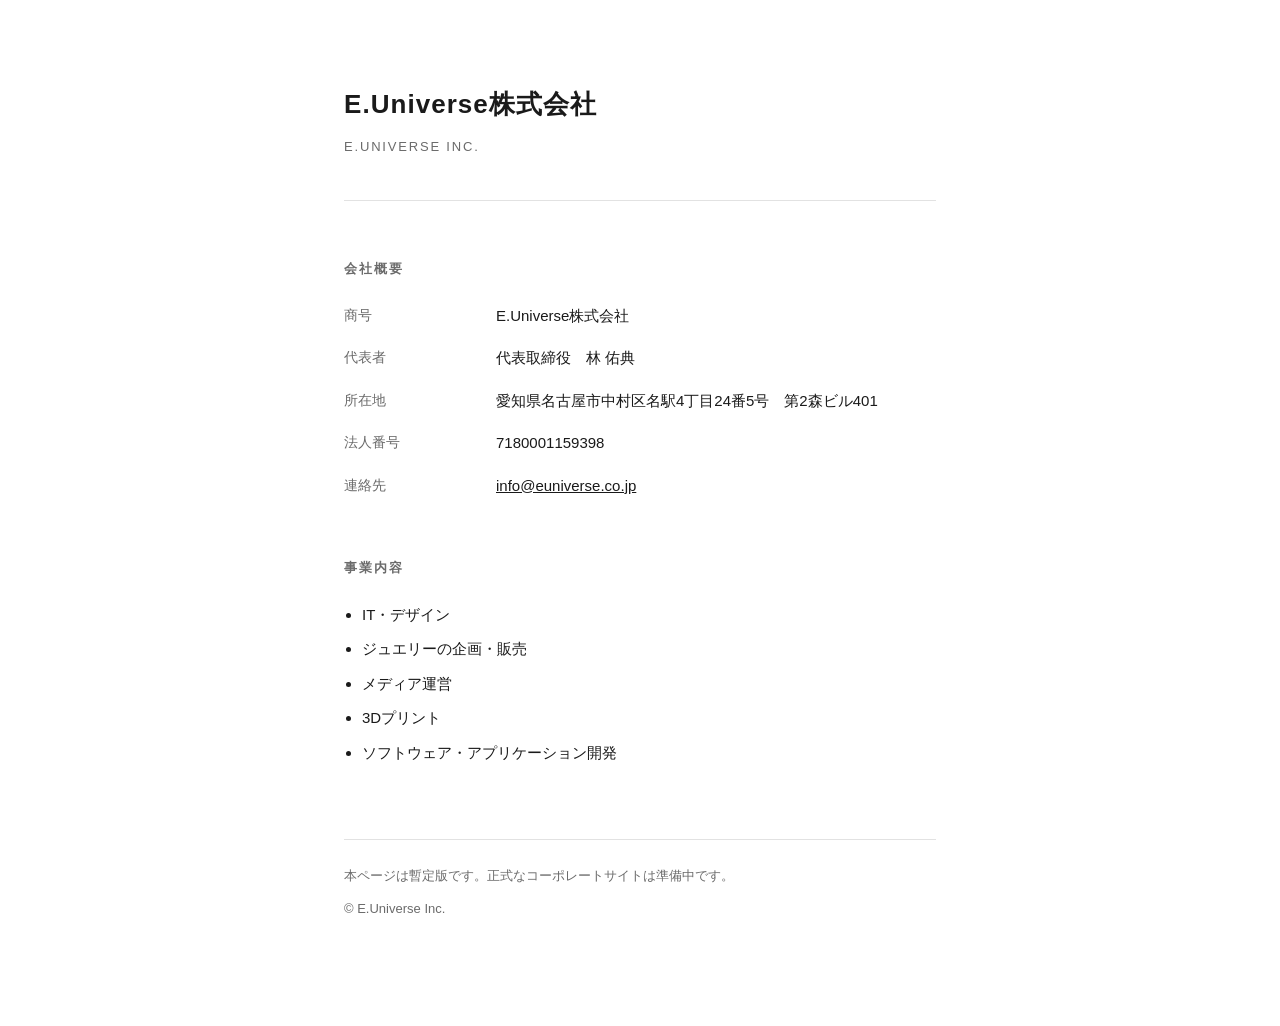
==== index.html @ 2d0f910e "Rename index.html.html to index.html" ====
<!doctype html>
<html lang="ja">
<head>
<meta charset="utf-8">
<meta name="viewport" content="width=device-width, initial-scale=1">
<title>E.Universe株式会社</title>
<meta name="description" content="E.Universe株式会社（愛知県名古屋市中村区）の会社情報。IT・デザイン、ジュエリー、メディア、3Dプリント、ソフトウェア開発。">
<meta name="robots" content="index, follow">
<meta property="og:title" content="E.Universe株式会社">
<meta property="og:description" content="E.Universe株式会社（名古屋市）の会社情報。">
<meta property="og:type" content="website">
<meta property="og:url" content="https://euniverse.co.jp/">
<style>
  :root{
    --ink:#1a1a1a;
    --muted:#6b6b6b;
    --line:#e2e2e2;
    --bg:#ffffff;
  }
  *{box-sizing:border-box;}
  html{-webkit-text-size-adjust:100%;}
  body{
    margin:0;
    background:var(--bg);
    color:var(--ink);
    font-family:-apple-system,BlinkMacSystemFont,"Hiragino Sans","Hiragino Kaku Gothic ProN","Yu Gothic",Meiryo,sans-serif;
    font-size:16px;
    line-height:1.9;
    -webkit-font-smoothing:antialiased;
  }
  .wrap{
    max-width:640px;
    margin:0 auto;
    padding:80px 24px 96px;
  }
  header{
    padding-bottom:40px;
    border-bottom:1px solid var(--line);
  }
  h1{
    margin:0 0 6px;
    font-size:26px;
    font-weight:600;
    letter-spacing:.04em;
  }
  .en{
    margin:0;
    font-size:13px;
    letter-spacing:.14em;
    text-transform:uppercase;
    color:var(--muted);
  }
  h2{
    margin:56px 0 20px;
    font-size:13px;
    font-weight:600;
    letter-spacing:.16em;
    color:var(--muted);
  }
  dl{
    margin:0;
    display:grid;
    grid-template-columns:8em 1fr;
    gap:14px 24px;
  }
  dt{
    color:var(--muted);
    font-size:14px;
  }
  dd{
    margin:0;
    font-size:15px;
  }
  ul{
    margin:0;
    padding-left:1.2em;
    font-size:15px;
  }
  li{margin-bottom:6px;}
  a{color:var(--ink);}
  a:focus-visible{
    outline:2px solid var(--ink);
    outline-offset:3px;
  }
  footer{
    margin-top:72px;
    padding-top:24px;
    border-top:1px solid var(--line);
    font-size:13px;
    color:var(--muted);
  }
  footer p{margin:0 0 8px;}
  @media (max-width:520px){
    .wrap{padding:56px 20px 72px;}
    dl{grid-template-columns:1fr;gap:4px;}
    dd{margin-bottom:14px;}
  }
</style>
</head>
<body>
<div class="wrap">

  <header>
    <h1>E.Universe株式会社</h1>
    <p class="en">E.Universe Inc.</p>
  </header>

  <main>
    <h2>会社概要</h2>
    <dl>
      <dt>商号</dt>
      <dd>E.Universe株式会社</dd>

      <dt>代表者</dt>
      <dd>代表取締役　林 佑典</dd>

      <dt>所在地</dt>
      <dd>愛知県名古屋市中村区名駅4丁目24番5号　第2森ビル401</dd>

      <dt>法人番号</dt>
      <dd>7180001159398</dd>

      <dt>連絡先</dt>
      <dd><a href="mailto:info@euniverse.co.jp">info@euniverse.co.jp</a></dd>
    </dl>

    <h2>事業内容</h2>
    <ul>
      <li>IT・デザイン</li>
      <li>ジュエリーの企画・販売</li>
      <li>メディア運営</li>
      <li>3Dプリント</li>
      <li>ソフトウェア・アプリケーション開発</li>
    </ul>
  </main>

  <footer>
    <p>本ページは暫定版です。正式なコーポレートサイトは準備中です。</p>
    <p>&copy; E.Universe Inc.</p>
  </footer>

</div>
</body>
</html>
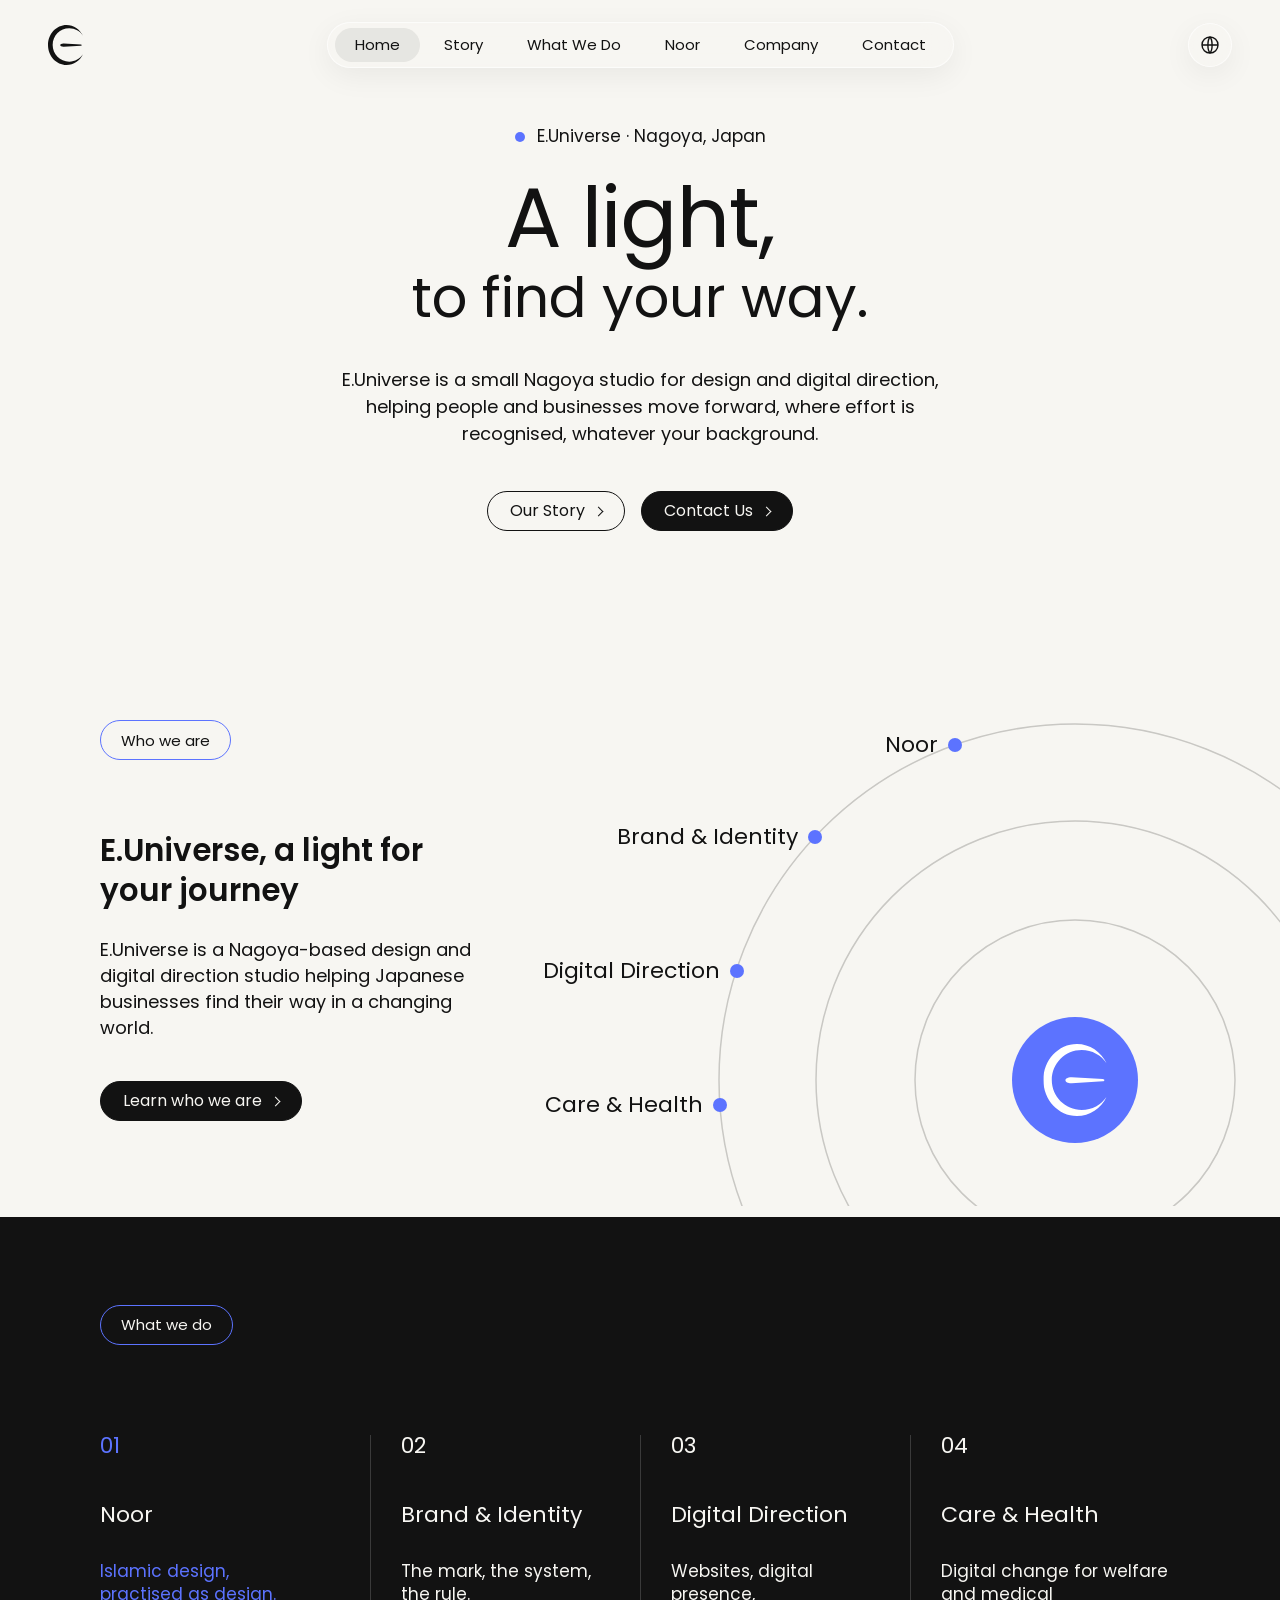
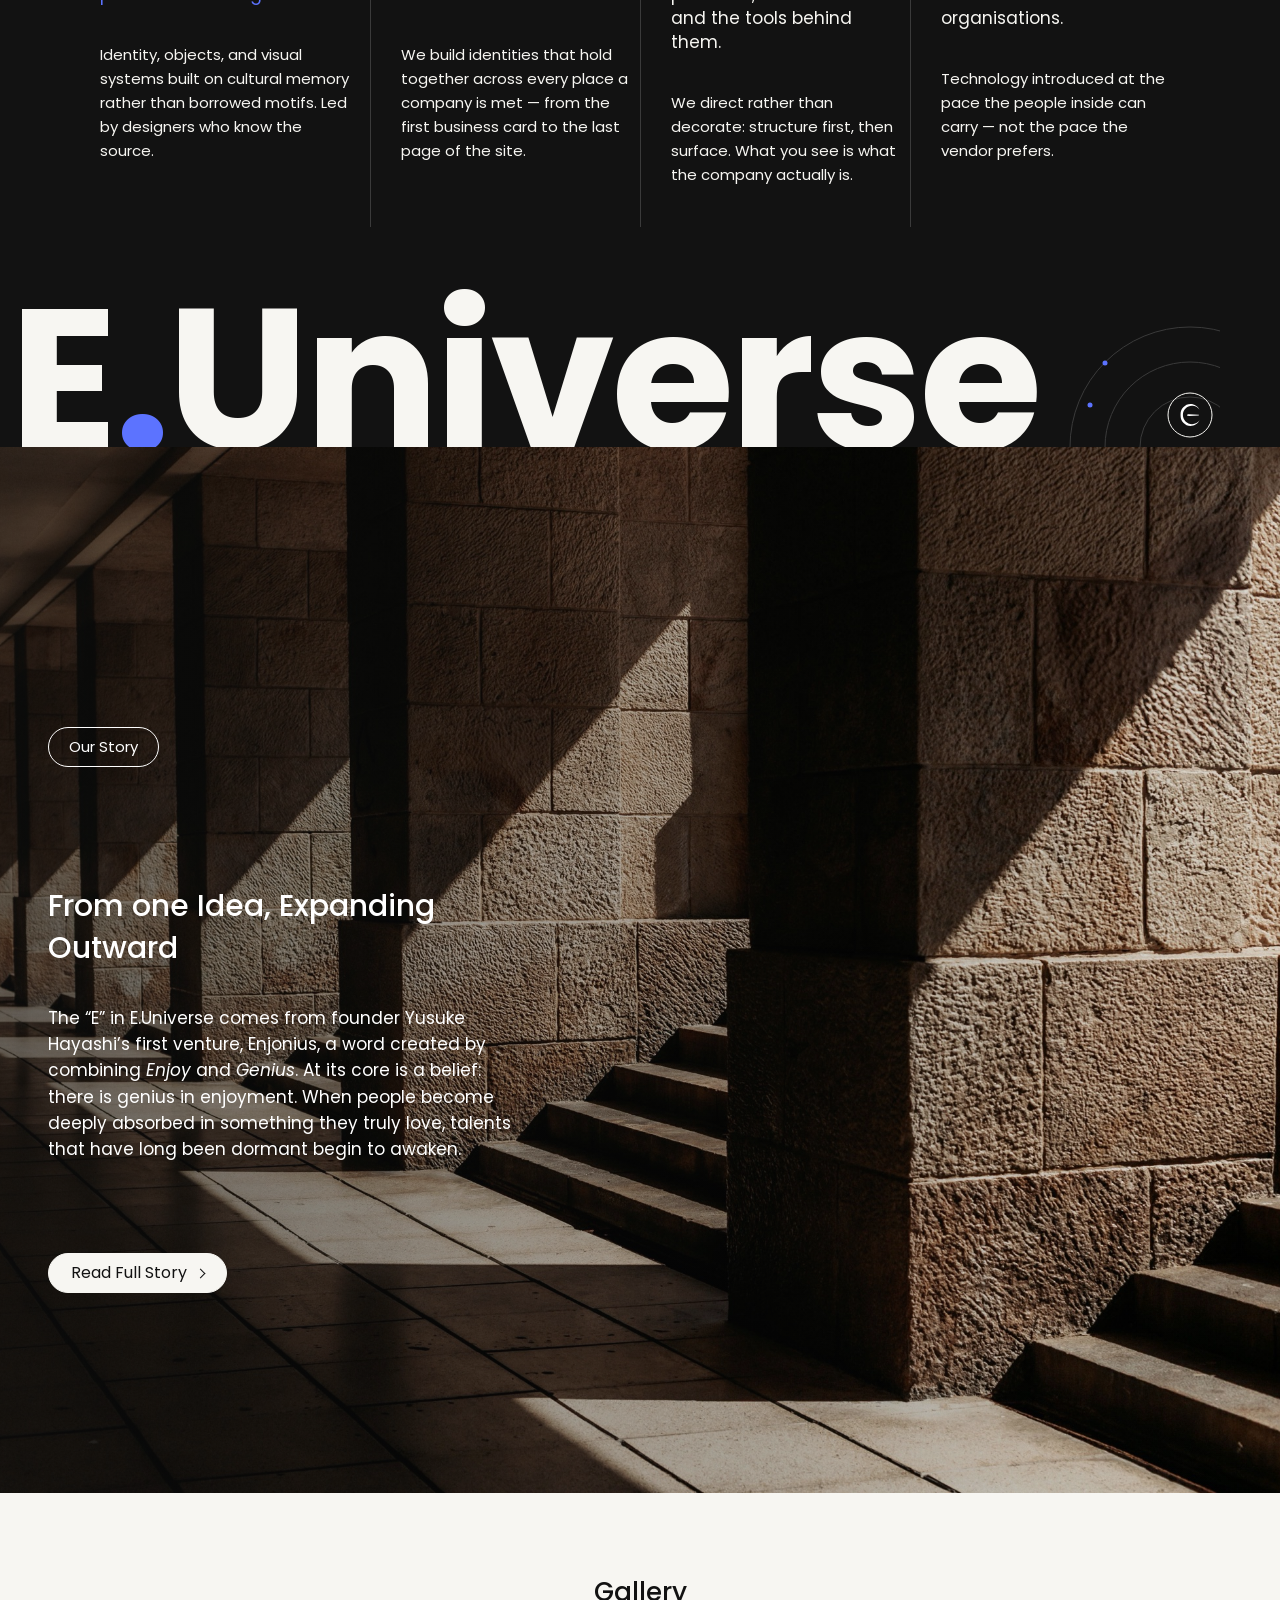
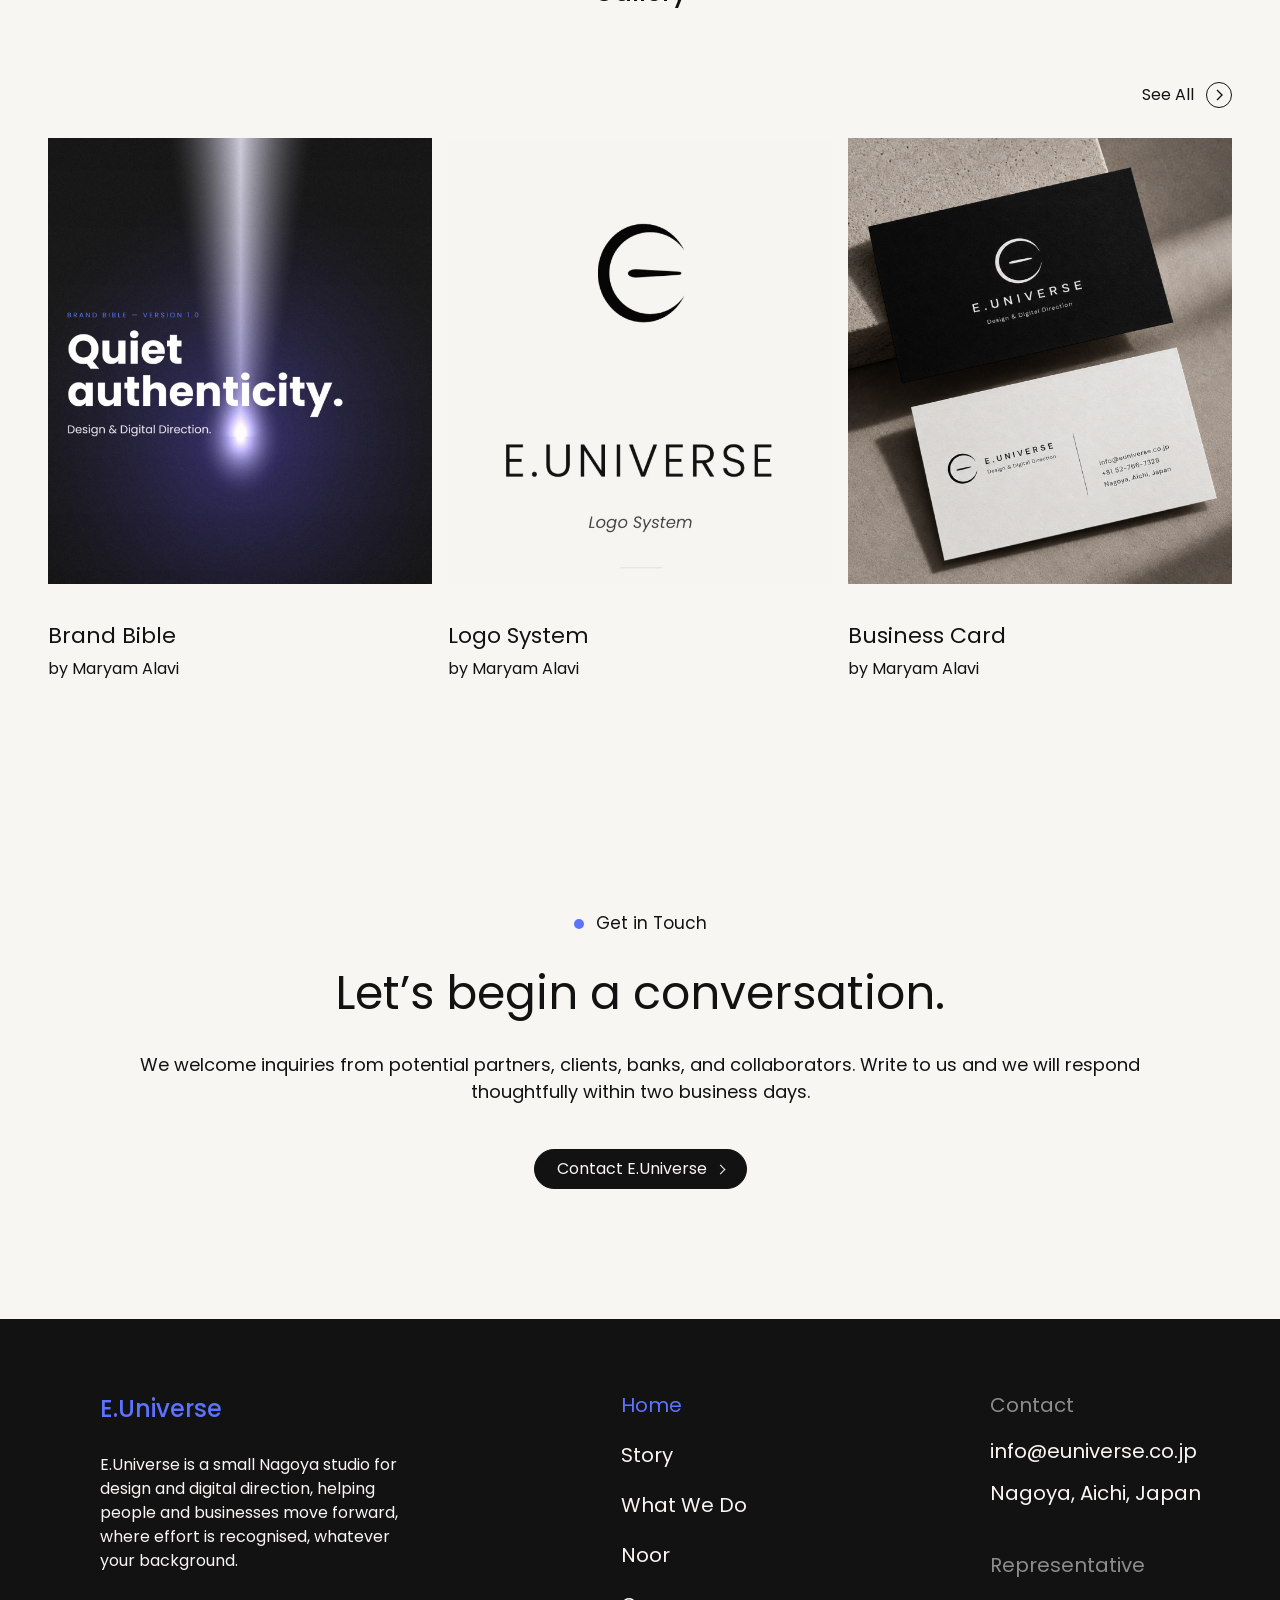
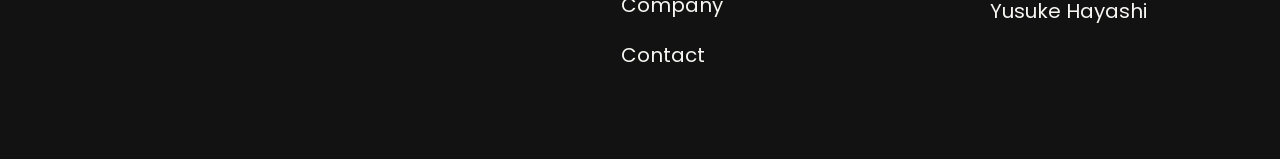
==== commit 2c065790: "Publish v2: promote /v2/ to site root, remove noindex, add sitemap.xml/robots.txt, keep v1 page in a" ====
--- a/index.html
+++ b/index.html
@@ -1,144 +1,220 @@
 <!doctype html>
-<html lang="ja">
+<html lang="en-GB">
 <head>
 <meta charset="utf-8">
 <meta name="viewport" content="width=device-width, initial-scale=1">
-<title>E.Universe株式会社</title>
-<meta name="description" content="E.Universe株式会社（愛知県名古屋市中村区）の会社情報。IT・デザイン、ジュエリー、メディア、3Dプリント、ソフトウェア開発。">
-<meta name="robots" content="index, follow">
-<meta property="og:title" content="E.Universe株式会社">
-<meta property="og:description" content="E.Universe株式会社（名古屋市）の会社情報。">
+<title>E.Universe — A Nagoya studio for design &amp; digital direction.</title>
+<meta name="description" content="E.Universe is a small Nagoya studio for design and digital direction, helping people and businesses move forward, whatever your background.">
+<link rel="canonical" href="https://euniverse.co.jp/">
 <meta property="og:type" content="website">
+<meta property="og:site_name" content="E.Universe">
+<meta property="og:title" content="E.Universe — A Nagoya studio for design &amp; digital direction.">
+<meta property="og:description" content="E.Universe is a small Nagoya studio for design and digital direction, helping people and businesses move forward, whatever your background.">
 <meta property="og:url" content="https://euniverse.co.jp/">
-<style>
-  :root{
-    --ink:#1a1a1a;
-    --muted:#6b6b6b;
-    --line:#e2e2e2;
-    --bg:#ffffff;
-  }
-  *{box-sizing:border-box;}
-  html{-webkit-text-size-adjust:100%;}
-  body{
-    margin:0;
-    background:var(--bg);
-    color:var(--ink);
-    font-family:-apple-system,BlinkMacSystemFont,"Hiragino Sans","Hiragino Kaku Gothic ProN","Yu Gothic",Meiryo,sans-serif;
-    font-size:16px;
-    line-height:1.9;
-    -webkit-font-smoothing:antialiased;
-  }
-  .wrap{
-    max-width:640px;
-    margin:0 auto;
-    padding:80px 24px 96px;
-  }
-  header{
-    padding-bottom:40px;
-    border-bottom:1px solid var(--line);
-  }
-  h1{
-    margin:0 0 6px;
-    font-size:26px;
-    font-weight:600;
-    letter-spacing:.04em;
-  }
-  .en{
-    margin:0;
-    font-size:13px;
-    letter-spacing:.14em;
-    text-transform:uppercase;
-    color:var(--muted);
-  }
-  h2{
-    margin:56px 0 20px;
-    font-size:13px;
-    font-weight:600;
-    letter-spacing:.16em;
-    color:var(--muted);
-  }
-  dl{
-    margin:0;
-    display:grid;
-    grid-template-columns:8em 1fr;
-    gap:14px 24px;
-  }
-  dt{
-    color:var(--muted);
-    font-size:14px;
-  }
-  dd{
-    margin:0;
-    font-size:15px;
-  }
-  ul{
-    margin:0;
-    padding-left:1.2em;
-    font-size:15px;
-  }
-  li{margin-bottom:6px;}
-  a{color:var(--ink);}
-  a:focus-visible{
-    outline:2px solid var(--ink);
-    outline-offset:3px;
-  }
-  footer{
-    margin-top:72px;
-    padding-top:24px;
-    border-top:1px solid var(--line);
-    font-size:13px;
-    color:var(--muted);
-  }
-  footer p{margin:0 0 8px;}
-  @media (max-width:520px){
-    .wrap{padding:56px 20px 72px;}
-    dl{grid-template-columns:1fr;gap:4px;}
-    dd{margin-bottom:14px;}
-  }
-</style>
+<meta property="og:image" content="https://euniverse.co.jp/assets/og.png">
+<meta name="twitter:card" content="summary_large_image">
+<link rel="icon" href="/assets/favicon.ico" sizes="any">
+<link rel="icon" type="image/png" sizes="32x32" href="/assets/favicon-32.png">
+<link rel="apple-touch-icon" sizes="180x180" href="/assets/favicon-180.png">
+<link rel="preconnect" href="https://fonts.googleapis.com">
+<link rel="preconnect" href="https://fonts.gstatic.com" crossorigin>
+<link href="https://fonts.googleapis.com/css2?family=Poppins:ital,wght@0,300;0,400;0,500;0,600;0,700;1,400&display=swap" rel="stylesheet">
+<link rel="stylesheet" href="/css/site.css">
 </head>
 <body>
-<div class="wrap">
-
-  <header>
-    <h1>E.Universe株式会社</h1>
-    <p class="en">E.Universe Inc.</p>
-  </header>
-
-  <main>
-    <h2>会社概要</h2>
-    <dl>
-      <dt>商号</dt>
-      <dd>E.Universe株式会社</dd>
-
-      <dt>代表者</dt>
-      <dd>代表取締役　林 佑典</dd>
-
-      <dt>所在地</dt>
-      <dd>愛知県名古屋市中村区名駅4丁目24番5号　第2森ビル401</dd>
-
-      <dt>法人番号</dt>
-      <dd>7180001159398</dd>
-
-      <dt>連絡先</dt>
-      <dd><a href="mailto:info@euniverse.co.jp">info@euniverse.co.jp</a></dd>
-    </dl>
-
-    <h2>事業内容</h2>
-    <ul>
-      <li>IT・デザイン</li>
-      <li>ジュエリーの企画・販売</li>
-      <li>メディア運営</li>
-      <li>3Dプリント</li>
-      <li>ソフトウェア・アプリケーション開発</li>
+
+<!-- ===== Header ===== -->
+<header class="site-header">
+  <a class="site-header__logo" href="index.html" aria-label="E.Universe — Home">
+    <img src="/assets/Symbol_Ink.svg" alt="" width="35" height="40" class="logo-ink">
+    <img src="/assets/Symbol_Light.svg" alt="" width="35" height="40" class="logo-light">
+  </a>
+  <nav class="site-nav" aria-label="Primary">
+    <a href="index.html" aria-current="page">Home</a>
+    <a href="story.html">Story</a>
+    <a href="what-we-do.html">What We Do</a>
+    <a href="noor.html">Noor</a>
+    <a href="company.html">Company</a>
+    <a href="contact.html">Contact</a>
+  </nav>
+  <div class="site-header__tools">
+    <button class="icon-btn icon-btn--menu" type="button" aria-label="Open menu" aria-expanded="false" aria-controls="mobile-menu">
+      <svg viewBox="0 0 22 22" fill="none" stroke="currentColor" stroke-width="1.6" stroke-linecap="round"><path d="M4 7h14M7 11h8M9 15h4"/></svg>
+    </button>
+    <span class="icon-btn" role="img" aria-label="Language (English)">
+      <svg viewBox="0 0 22 22" fill="none" stroke="currentColor" stroke-width="1.4"><circle cx="11" cy="11" r="8"/><path d="M3 11h16M11 3c2.8 3 2.8 13 0 16M11 3c-2.8 3-2.8 13 0 16"/></svg>
+    </span>
+  </div>
+</header>
+
+<div class="mobile-menu" id="mobile-menu" data-open="false">
+  <button class="icon-btn mobile-menu__close" type="button" aria-label="Close menu">
+    <svg viewBox="0 0 22 22" fill="none" stroke="currentColor" stroke-width="1.6" stroke-linecap="round"><path d="M6 6l10 10M16 6L6 16"/></svg>
+  </button>
+  <nav aria-label="Mobile">
+    <a href="index.html" aria-current="page">Home</a>
+    <a href="story.html">Story</a>
+    <a href="what-we-do.html">What We Do</a>
+    <a href="noor.html">Noor</a>
+    <a href="company.html">Company</a>
+    <a href="contact.html">Contact</a>
+  </nav>
+</div>
+
+<main>
+
+<!-- ===== Hero ===== -->
+<section class="hero">
+  <p class="kicker">E.Universe · Nagoya, Japan</p>
+  <h1 class="hero__title"><span class="l1">A light,</span><span class="l2">to find your way.</span></h1>
+  <p class="hero__lead">E.Universe is a small Nagoya studio for design and digital direction, helping people and businesses move forward, where effort is recognised, whatever your background.</p>
+  <div class="hero__actions">
+    <a class="btn btn--outline" href="story.html">Our Story</a>
+    <a class="btn btn--ink" href="contact.html">Contact Us</a>
+  </div>
+</section>
+
+<!-- ===== Who we are ===== -->
+<section class="who" aria-labelledby="who-title">
+  <div class="who__text">
+    <p class="pill">Who we are</p>
+    <h2 class="who__title" id="who-title">E.Universe, a light for your journey</h2>
+    <p class="who__body">E.Universe is a Nagoya-based design and digital direction studio helping Japanese businesses find their way in a changing world.</p>
+    <p class="who__cta"><a class="btn btn--ink" href="company.html">Learn who we are</a></p>
+  </div>
+  <!-- Orbit diagram: three arcs + four labelled dots around the E symbol -->
+  <svg class="orbit" viewBox="-100 0 800 566" aria-hidden="true" focusable="false">
+    <g fill="none" stroke="#C9C8C4" stroke-width="1.5">
+      <circle cx="495" cy="440" r="160"/>
+      <circle cx="495" cy="440" r="259"/>
+      <circle cx="495" cy="440" r="356"/>
+    </g>
+    <g fill="#5C73FF">
+      <circle cx="375" cy="105" r="7"/>
+      <circle cx="235" cy="197" r="7"/>
+      <circle cx="157" cy="331" r="7"/>
+      <circle cx="140" cy="465" r="7"/>
+    </g>
+    <g text-anchor="end">
+      <text x="358" y="112">Noor</text>
+      <text x="218" y="204">Brand &amp; Identity</text>
+      <text x="140" y="338">Digital Direction</text>
+      <text x="123" y="472">Care &amp; Health</text>
+    </g>
+    <circle cx="495" cy="440" r="63" fill="#5C73FF"/>
+    <image href="/assets/Symbol_Light.svg" x="463" y="404" width="64" height="72"/>
+  </svg>
+</section>
+
+<!-- ===== What we do ===== -->
+<section class="services section--ink" aria-labelledby="services-title">
+  <div class="services__head">
+    <h2 class="pill" id="services-title">What we do</h2>
+  </div>
+  <div class="services__grid">
+    <article class="service">
+      <p class="service__num service__num--accent">01</p>
+      <h3 class="service__title">Noor</h3>
+      <p class="service__tag service__tag--accent">Islamic design,<br>practised as design.</p>
+      <p class="service__body">Identity, objects, and visual systems built on cultural memory rather than borrowed motifs. Led by designers who know the source.</p>
+    </article>
+    <article class="service">
+      <p class="service__num">02</p>
+      <h3 class="service__title">Brand &amp; Identity</h3>
+      <p class="service__tag">The mark, the system,<br>the rule.</p>
+      <p class="service__body">We build identities that hold together across every place a company is met — from the first business card to the last page of the site.</p>
+    </article>
+    <article class="service">
+      <p class="service__num">03</p>
+      <h3 class="service__title">Digital Direction</h3>
+      <p class="service__tag">Websites, digital presence,<br>and the tools behind them.</p>
+      <p class="service__body">We direct rather than decorate: structure first, then surface. What you see is what the company actually is.</p>
+    </article>
+    <article class="service">
+      <p class="service__num">04</p>
+      <h3 class="service__title">Care &amp; Health</h3>
+      <p class="service__tag">Digital change for welfare<br>and medical organisations.</p>
+      <p class="service__body">Technology introduced at the pace the people inside can carry — not the pace the vendor prefers.</p>
+    </article>
+  </div>
+  <div class="services__mark" aria-hidden="true">
+    <span class="word">E<span class="dot">.</span>Universe</span>
+    <svg class="mini-orbit" viewBox="0 0 220 130" fill="none">
+      <g stroke="#3A3A3A" stroke-width="1"><circle cx="190" cy="130" r="50"/><circle cx="190" cy="130" r="85"/><circle cx="190" cy="130" r="120"/></g>
+      <circle cx="105" cy="46" r="2.5" fill="#5C73FF"/><circle cx="90" cy="88" r="2.5" fill="#5C73FF"/>
+      <circle cx="190" cy="98" r="22" stroke="#F7F6F2" stroke-width="1"/>
+      <image href="/assets/Symbol_Light.svg" x="180" y="87" width="20" height="22"/>
+    </svg>
+  </div>
+</section>
+
+<!-- ===== Our Story teaser ===== -->
+<section class="story-teaser" aria-labelledby="story-title">
+  <figure class="ph"><img src="/assets/img/home-story-corridor.jpg" alt="" loading="lazy"></figure>
+  <p class="pill pill--white">Our Story</p>
+  <h2 class="story-teaser__title" id="story-title">From one Idea, Expanding Outward</h2>
+  <p class="story-teaser__body">The “E” in E.Universe comes from founder Yusuke Hayashi’s first venture, Enjonius, a word created by combining <em>Enjoy</em> and <em>Genius</em>. At its core is a belief: there is genius in enjoyment. When people become deeply absorbed in something they truly love, talents that have long been dormant begin to awaken.</p>
+  <p class="story-teaser__cta"><a class="btn btn--paper" href="story.html">Read Full Story</a></p>
+</section>
+
+<!-- ===== Gallery ===== -->
+<section class="gallery" id="gallery" aria-labelledby="gallery-title">
+  <h2 class="gallery__title" id="gallery-title">Gallery</h2>
+  <div class="gallery__bar"><a class="more" href="what-we-do.html#work">See All</a></div>
+  <div class="gallery__grid">
+    <article class="card">
+      <figure class="ph card__img"><img src="/assets/img/gallery-brand-bible.jpg" alt="Brand Bible cover — Quiet authenticity." loading="lazy"></figure>
+      <h3 class="card__title">Brand Bible</h3>
+      <p class="card__by">by Maryam Alavi</p>
+    </article>
+    <article class="card">
+      <figure class="ph card__img"><img src="/assets/img/gallery-logo-system.jpg" alt="E.Universe logo system" loading="lazy"></figure>
+      <h3 class="card__title">Logo System</h3>
+      <p class="card__by">by Maryam Alavi</p>
+    </article>
+    <article class="card">
+      <figure class="ph card__img"><img src="/assets/img/gallery-business-card.jpg" alt="E.Universe business cards" loading="lazy"></figure>
+      <h3 class="card__title">Business Card</h3>
+      <p class="card__by">by Maryam Alavi</p>
+    </article>
+  </div>
+</section>
+
+<!-- ===== Get in touch ===== -->
+<section class="cta" aria-labelledby="cta-title">
+  <p class="kicker">Get in Touch</p>
+  <h2 class="cta__title" id="cta-title">Let’s begin a conversation.</h2>
+  <p class="cta__body">We welcome inquiries from potential partners, clients, banks, and collaborators. Write to us and we will respond thoughtfully within two business days.</p>
+  <p class="cta__btn"><a class="btn btn--ink" href="contact.html">Contact E.Universe</a></p>
+</section>
+
+</main>
+
+<!-- ===== Footer ===== -->
+<footer class="site-footer">
+  <div>
+    <p class="site-footer__brand">E.Universe</p>
+    <p class="site-footer__about">E.Universe is a small Nagoya studio for design and digital direction, helping people and businesses move forward, where effort is recognised, whatever your background.</p>
+  </div>
+  <nav aria-label="Footer">
+    <ul class="site-footer__links">
+      <li><a href="index.html" aria-current="page">Home</a></li>
+      <li><a href="story.html">Story</a></li>
+      <li><a href="what-we-do.html">What We Do</a></li>
+      <li><a href="noor.html">Noor</a></li>
+      <li><a href="company.html">Company</a></li>
+      <li><a href="contact.html">Contact</a></li>
     </ul>
-  </main>
-
-  <footer>
-    <p>本ページは暫定版です。正式なコーポレートサイトは準備中です。</p>
-    <p>&copy; E.Universe Inc.</p>
-  </footer>
-
-</div>
+  </nav>
+  <div class="site-footer__contact">
+    <p class="site-footer__heading" style="margin-top:0">Contact</p>
+    <p><a href="mailto:info@euniverse.co.jp">info@euniverse.co.jp</a></p>
+    <p>Nagoya, Aichi, Japan</p>
+    <p class="site-footer__heading">Representative</p>
+    <p>Yusuke Hayashi</p>
+  </div>
+</footer>
+
+<script src="/js/site.js" defer></script>
 </body>
 </html>
--- a/css/site.css
+++ b/css/site.css
@@ -0,0 +1,739 @@
+/* ==========================================================================
+   E.Universe — corporate site v2
+   Shared stylesheet. Reference frame: desktop 1440 / tablet 834 / mobile 390
+   (measured from the 14Sep design exports, which are 1.5× those widths).
+   Tokens come from EUniverse_Company_Details_v1.txt (Paper / Ink / Accent).
+   ========================================================================== */
+
+:root {
+  --paper: #F7F6F2;
+  --ink: #121212;
+  --accent: #5C73FF;
+  --white: #FFFFFF;
+  --grey-70: #6E6E6E;   /* footer column headings, form labels */
+  --grey-50: #9A9A9A;   /* placeholders */
+  --line-dark: #DDDCD8; /* hairlines on paper */
+  --line-light: #3A3A3A;/* hairlines on ink */
+  --arc: #C9C8C4;       /* orbit arcs */
+
+  --font: "Poppins", -apple-system, BlinkMacSystemFont, "Helvetica Neue", Arial, sans-serif;
+
+  --gutter: 48px;       /* page edge (gallery, big headings, nav logo) */
+  --inset: 100px;       /* inner text columns (who we are, what we do, footer) */
+  --radius-pill: 999px;
+}
+
+/* ---------- reset ---------- */
+*, *::before, *::after { box-sizing: border-box; }
+html { -webkit-text-size-adjust: 100%; scroll-behavior: smooth; }
+[id] { scroll-margin-top: 100px; } /* anchors land below the fixed header */
+body {
+  margin: 0;
+  background: var(--paper);
+  color: var(--ink);
+  font-family: var(--font);
+  font-size: 16px;
+  line-height: 1.5;
+  -webkit-font-smoothing: antialiased;
+  -moz-osx-font-smoothing: grayscale;
+}
+img, svg { display: block; max-width: 100%; }
+a { color: inherit; text-decoration: none; }
+h1, h2, h3, h4, p, figure { margin: 0; }
+ul { margin: 0; padding: 0; list-style: none; }
+button, input, select, textarea { font: inherit; color: inherit; }
+
+.visually-hidden {
+  position: absolute !important; width: 1px; height: 1px; overflow: hidden;
+  clip: rect(0 0 0 0); clip-path: inset(50%); white-space: nowrap;
+}
+
+/* ---------- layout helpers ---------- */
+.wrap { padding-left: var(--gutter); padding-right: var(--gutter); }
+.wrap--inset { padding-left: var(--inset); padding-right: var(--inset); }
+.section--ink { background: var(--ink); color: var(--paper); }
+
+/* ---------- labels ---------- */
+.pill {
+  display: inline-flex; align-items: center;
+  height: 40px; padding: 0 20px;
+  border: 1px solid var(--accent); border-radius: var(--radius-pill);
+  font-size: 15px; font-weight: 400; line-height: 1; white-space: nowrap;
+}
+.pill--white { border-color: var(--white); color: var(--white); }
+.pill--ink { border-color: var(--ink); color: var(--ink); }
+
+.kicker {
+  display: inline-flex; align-items: center; gap: 12px;
+  font-size: 17px;
+}
+.kicker::before {
+  content: ""; width: 10px; height: 10px; border-radius: 50%;
+  background: var(--accent); flex: none;
+}
+.kicker--green::before { background: #1FDB5E; }
+
+/* ---------- buttons ---------- */
+.btn {
+  display: inline-flex; align-items: center; gap: 10px;
+  height: 40px; padding: 0 22px;
+  border-radius: var(--radius-pill); border: 1px solid transparent;
+  font-size: 16px; line-height: 1; white-space: nowrap;
+  cursor: pointer; transition: opacity .2s ease, background-color .2s ease;
+}
+.btn::after {
+  content: ""; width: 7px; height: 7px; flex: none;
+  border-right: 1.5px solid currentColor; border-top: 1.5px solid currentColor;
+  transform: rotate(45deg); margin-top: 1px;
+}
+.btn:hover { opacity: .85; }
+.btn--ink { background: var(--ink); color: var(--paper); border-color: var(--ink); }
+.btn--outline { background: transparent; color: var(--ink); border-color: var(--ink); }
+.btn--paper { background: var(--paper); color: var(--ink); border-color: var(--paper); }
+.btn--text { padding: 0; border: 0; background: transparent; color: var(--ink); }
+
+/* "See All ›" — text + circled chevron */
+.more {
+  display: inline-flex; align-items: center; gap: 12px;
+  font-size: 16px; color: var(--ink);
+}
+.more::after {
+  content: ""; width: 26px; height: 26px; flex: none;
+  border: 1px solid var(--ink); border-radius: 50%;
+  background: url("data:image/svg+xml;utf8,<svg xmlns='http://www.w3.org/2000/svg' viewBox='0 0 26 26'><path d='M11 8l5 5-5 5' fill='none' stroke='%23121212' stroke-width='1.4'/></svg>") center / 26px 26px no-repeat;
+}
+
+/* ---------- placeholder images ----------
+   Every photo is a plain <img>. If the file is not in assets/ yet, site.js
+   flags the figure as .is-missing and it renders as a grey box showing the
+   expected file name. Dropping the real file into assets/img/ is all that is
+   needed to replace it. */
+.ph { position: relative; overflow: hidden; background: #E4E2DC; }
+.ph img { width: 100%; height: 100%; object-fit: cover; }
+.ph.is-missing img { visibility: hidden; }
+.ph.is-missing::before {
+  content: ""; position: absolute; inset: 10px;
+  border: 1px dashed #A6A39B; border-radius: 4px;
+}
+.ph.is-missing::after {
+  content: attr(data-file);
+  position: absolute; left: 50%; top: 50%; transform: translate(-50%, -50%);
+  padding: 6px 12px; background: rgba(255,255,255,.7); border-radius: 4px;
+  font-size: 12px; letter-spacing: .02em; color: #55534E; white-space: nowrap;
+}
+
+/* ==========================================================================
+   Header / navigation
+   ========================================================================== */
+.site-header {
+  position: fixed; top: 0; left: 0; right: 0; z-index: 50;
+  transition: color .25s ease;
+  height: 90px; padding: 0 var(--gutter);
+  display: grid; grid-template-columns: 1fr auto 1fr; align-items: center;
+}
+.site-header__logo { justify-self: start; }
+.site-header__logo img, .site-header__logo svg { height: 40px; width: auto; }
+
+.site-nav {
+  display: flex; align-items: center; gap: 4px;
+  height: 46px; padding: 0 8px;
+  border-radius: var(--radius-pill);
+  background: rgba(247,246,242,.72);
+  box-shadow: 0 8px 30px rgba(18,18,18,.06), inset 0 0 0 1px rgba(255,255,255,.6);
+  backdrop-filter: blur(14px); -webkit-backdrop-filter: blur(14px);
+}
+.site-nav a {
+  display: inline-flex; align-items: center; height: 34px; padding: 0 20px;
+  border-radius: var(--radius-pill); font-size: 15px; white-space: nowrap;
+}
+.site-nav a[aria-current="page"] { background: rgba(18,18,18,.07); }
+.site-nav a:hover { background: rgba(18,18,18,.05); }
+
+.site-header__tools { justify-self: end; display: flex; gap: 12px; }
+.icon-btn {
+  width: 44px; height: 44px; border-radius: 50%; border: 0; padding: 0;
+  display: grid; place-items: center; background: rgba(247,246,242,.72);
+  box-shadow: 0 8px 30px rgba(18,18,18,.06), inset 0 0 0 1px rgba(255,255,255,.6);
+  backdrop-filter: blur(14px); -webkit-backdrop-filter: blur(14px);
+  cursor: default;
+}
+.icon-btn svg { width: 22px; height: 22px; }
+.icon-btn--menu { display: none; cursor: pointer; }
+
+/* header on dark hero (Story) */
+.logo-light { display: none; }
+.site-header--light { color: var(--paper); }
+.site-header--light .logo-ink { display: none; }
+.site-header--light .logo-light { display: block; }
+.site-header--light .site-nav,
+.site-header--light .icon-btn { background: rgba(255,255,255,.12); box-shadow: inset 0 0 0 1px rgba(255,255,255,.18); }
+.site-header--light .site-nav a[aria-current="page"] { background: rgba(255,255,255,.18); }
+
+/* mobile menu panel */
+.mobile-menu {
+  display: none; position: fixed; inset: 0; z-index: 60;
+  background: var(--paper); padding: 110px var(--gutter) 40px;
+}
+.mobile-menu[data-open="true"] { display: block; }
+.mobile-menu a { display: block; font-size: 28px; padding: 14px 0; border-bottom: 1px solid var(--line-dark); }
+.mobile-menu a[aria-current="page"] { color: var(--accent); }
+.mobile-menu__close { position: absolute; top: 24px; right: var(--gutter); }
+
+/* ==========================================================================
+   Footer
+   ========================================================================== */
+.site-footer {
+  background: var(--ink); color: var(--paper);
+  padding: 72px var(--inset) 90px;
+  display: grid; grid-template-columns: 46% 32% 22%; gap: 24px;
+}
+.site-footer__brand { font-size: 24px; font-weight: 500; color: var(--accent); }
+.site-footer__about { margin-top: 26px; max-width: 300px; font-size: 16px; line-height: 1.5; }
+.site-footer__links li + li { margin-top: 22px; }
+.site-footer__links a { font-size: 20px; line-height: 1.4; }
+.site-footer__links a[aria-current="page"] { color: var(--accent); }
+.site-footer__heading { font-size: 18px; color: #8C8C8C; margin-bottom: 22px; }
+.site-footer__contact p { font-size: 20px; line-height: 1.4; }
+.site-footer__contact p + p { margin-top: 14px; }
+.site-footer__contact .site-footer__heading { margin-top: 44px; margin-bottom: 18px; }
+
+/* ==========================================================================
+   Home
+   ========================================================================== */
+.hero {
+  padding: 124px var(--gutter) 0;
+  text-align: center;
+  min-height: 640px;
+}
+.hero__title {
+  margin-top: 26px;
+  font-weight: 400; line-height: 1;
+}
+.hero__title .l1 { display: block; font-size: 84px; letter-spacing: -.01em; }
+.hero__title .l2 { display: block; font-size: 56px; margin-top: 10px; }
+.hero__lead {
+  margin: 40px auto 0; max-width: 600px;
+  font-size: 18px; line-height: 1.5;
+}
+.hero__actions { margin-top: 44px; display: flex; justify-content: center; gap: 16px; }
+
+/* Who we are */
+.who {
+  position: relative; overflow: hidden;
+  padding: 80px var(--inset) 96px;
+  min-height: 566px;
+}
+.who__text { max-width: 400px; position: relative; z-index: 1; }
+.who__title { margin-top: 70px; font-size: 31px; font-weight: 600; line-height: 1.3; }
+.who__body { margin-top: 26px; font-size: 18px; line-height: 1.45; max-width: 380px; }
+.who__cta { margin-top: 40px; }
+.orbit {
+  position: absolute; right: 0; top: 0; width: 800px; height: 566px;
+  pointer-events: none;
+}
+.orbit text { font-family: var(--font); font-size: 22px; fill: var(--ink); }
+
+/* What we do (dark) */
+.services { padding: 88px 0 0; position: relative; overflow: hidden; }
+.services__head { padding: 0 var(--inset); }
+.services__grid {
+  margin-top: 90px; padding: 0 var(--inset);
+  display: grid; grid-template-columns: repeat(4, 1fr);
+}
+.service { padding-right: 12px; }
+.service + .service { border-left: 1px solid var(--line-light); padding-left: 30px; }
+.service__num { font-size: 22px; line-height: 1; }
+.service__num--accent { color: var(--accent); }
+.service__title { margin-top: 44px; font-size: 22px; font-weight: 400; line-height: 1.3; }
+.service__tag, .service__body { max-width: 270px; }
+.service__tag { margin-top: 30px; font-size: 17px; line-height: 1.4; }
+.service__tag--accent { color: var(--accent); }
+.service__body { margin-top: 36px; font-size: 15px; line-height: 1.6; padding-bottom: 40px; }
+.services__mark {
+  position: relative; margin-top: 30px; height: 190px; overflow: hidden;
+}
+.services__mark .word {
+  position: absolute; left: 10px; bottom: -0.16em;
+  font-size: 200px; font-weight: 700; line-height: 1; letter-spacing: -.02em;
+  color: var(--paper); white-space: nowrap;
+}
+.services__mark .word .dot { color: var(--accent); }
+.services__mark .mini-orbit { position: absolute; right: 60px; bottom: 0; width: 220px; height: 130px; }
+
+/* Our Story (photo) */
+.story-teaser {
+  position: relative; color: var(--white);
+  padding: 280px var(--gutter) 200px;
+  background: var(--ink) center / cover no-repeat;
+  isolation: isolate;
+}
+.story-teaser .ph { position: absolute; inset: 0; z-index: -2; }
+.story-teaser::before {
+  content: ""; position: absolute; inset: 0; z-index: -1;
+  background: linear-gradient(90deg, rgba(18,18,18,.55) 0%, rgba(18,18,18,.25) 45%, rgba(18,18,18,0) 100%);
+}
+.story-teaser__title { margin-top: 118px; font-size: 30px; font-weight: 500; line-height: 1.4; max-width: 520px; }
+.story-teaser__body { margin-top: 36px; font-size: 17px; line-height: 1.55; max-width: 480px; }
+.story-teaser__cta { margin-top: 90px; }
+
+/* Gallery / Selected work */
+.gallery { padding: 80px var(--gutter) 0; }
+.gallery__title { text-align: center; font-size: 26px; font-weight: 500; }
+.gallery__bar { display: flex; justify-content: flex-end; margin-top: 70px; }
+.gallery__grid { margin-top: 30px; display: grid; grid-template-columns: repeat(3, 1fr); gap: 16px; }
+.card__img { aspect-ratio: 437 / 508; }
+.card__title { margin-top: 38px; font-size: 22px; font-weight: 400; line-height: 1.3; }
+.card__by { margin-top: 6px; font-size: 16px; }
+
+/* Get in touch */
+.cta {
+  padding: 230px var(--gutter) 130px; text-align: center;
+}
+.cta__title { margin-top: 30px; font-size: 46px; font-weight: 400; line-height: 1.2; }
+.cta__body { margin: 30px auto 0; max-width: 1000px; font-size: 18px; line-height: 1.5; }
+.cta__btn { margin-top: 44px; }
+
+/* ==========================================================================
+   Tablet ≤ 1024
+   ========================================================================== */
+@media (max-width: 1024px) {
+  :root { --gutter: 48px; --inset: 48px; }
+
+  .site-header { height: 90px; }
+  .site-nav a { padding: 0 16px; }
+
+  .hero { padding-top: 130px; min-height: 0; padding-bottom: 60px; }
+  .hero__title .l1 { font-size: 72px; }
+  .hero__title .l2 { font-size: 48px; }
+  .hero__lead { max-width: 620px; }
+
+  .who { padding: 40px var(--inset) 0; min-height: 0; }
+  .who__text { max-width: 760px; }
+  .who__title { margin-top: 64px; }
+  .who__body { max-width: 760px; }
+  .orbit { position: relative; width: 760px; max-width: none; height: auto; margin: 30px -130px 0 auto; }
+
+  .services__grid { grid-template-columns: 1fr 1fr; row-gap: 60px; padding-left: calc(var(--inset) + 48px); }
+  .service:nth-child(3) { border-left: 0; padding-left: 0; }
+  .service:nth-child(odd) { position: relative; }
+  .service:nth-child(n+3)::before {
+    content: ""; position: absolute; top: -30px; left: 0; width: 60%; height: 1px; background: var(--line-light);
+  }
+  .service { position: relative; }
+  .services__mark { height: 130px; }
+  .services__mark .word { font-size: 120px; }
+  .services__mark .mini-orbit { right: 30px; width: 160px; height: 100px; }
+  .pill--white { border-color: var(--accent); }
+
+  .story-teaser { padding: 220px var(--gutter) 200px; }
+  .gallery__grid { grid-template-columns: repeat(3, 1fr); }
+  .card__title { font-size: 20px; margin-top: 26px; }
+  .cta { padding: 160px var(--gutter) 110px; }
+  .cta__title { font-size: 40px; }
+
+  .site-footer { grid-template-columns: 46% 24% 30%; gap: 16px; padding: 64px var(--inset) 72px; }
+  .site-footer__links a, .site-footer__contact p { font-size: 18px; }
+  .site-footer__about { font-size: 15px; }
+}
+
+/* ==========================================================================
+   Mobile ≤ 640
+   ========================================================================== */
+@media (max-width: 640px) {
+  :root { --gutter: 24px; --inset: 24px; }
+
+  .site-header { height: 76px; grid-template-columns: 1fr auto; }
+  .site-header__logo img, .site-header__logo svg { height: 34px; }
+  .site-nav { display: none; }
+  .icon-btn { width: 40px; height: 40px; }
+  .icon-btn--menu { display: grid; }
+
+  .hero { padding-top: 130px; padding-bottom: 40px; }
+  .hero__title .l1 { font-size: 56px; }
+  .hero__title .l2 { font-size: 32px; margin-top: 8px; }
+  .hero__lead { margin-top: 30px; font-size: 17px; }
+  .hero__actions { margin-top: 34px; gap: 28px; }
+  .hero__actions .btn--outline { border: 0; padding: 0; }
+
+  .who { padding: 60px var(--inset) 0; }
+  .who__title { margin-top: 56px; font-size: 24px; }
+  .who__body { font-size: 17px; }
+  .who { overflow: hidden; }
+  .orbit { width: 520px; height: auto; margin: 10px -120px 0 auto; }
+  .orbit text { font-size: 19px; }
+  .site-footer__links a, .site-footer__contact p { font-size: 18px; }
+
+  .services { padding-top: 56px; }
+  .services__grid { grid-template-columns: 1fr; row-gap: 64px; padding-left: calc(var(--inset) + 24px); margin-top: 56px; }
+  .service, .service + .service { border-left: 0; padding-left: 0; padding-right: 0; }
+  .service:nth-child(n+2)::before {
+    content: ""; position: absolute; top: -28px; left: 0; width: 60%; height: 1px; background: var(--line-light);
+  }
+  .service:nth-child(3)::before { display: block; }
+  .service__title { font-size: 22px; margin-top: 40px; }
+  .service__tag { font-size: 17px; }
+  .service__body { font-size: 15.5px; padding-bottom: 0; }
+  .services__mark { height: 80px; margin-top: 60px; }
+  .services__mark .word { font-size: 66px; left: 0; }
+  .services__mark .mini-orbit { width: 120px; height: 80px; right: 12px; }
+
+  .story-teaser { padding: 44px var(--gutter) 60px; min-height: 780px; }
+  .story-teaser__title { margin-top: 80px; font-size: 26px; }
+  .story-teaser__body { font-size: 16px; }
+  .story-teaser__cta { margin-top: 56px; }
+
+  .gallery { padding-top: 90px; }
+  .gallery__bar { margin-top: 40px; }
+  .gallery__grid { grid-template-columns: 1fr; gap: 40px; }
+  .card__title { margin-top: 20px; }
+
+  .cta { padding: 120px var(--gutter) 90px; }
+  .cta__title { font-size: 30px; }
+  .cta__body { font-size: 17px; }
+
+  .site-footer { grid-template-columns: 1fr; padding: 56px var(--inset) 64px; row-gap: 40px; }
+  .site-footer__contact { grid-column: auto; }
+  .site-footer__links li + li { margin-top: 18px; }
+}
+
+/* ==========================================================================
+   Shared page pieces (Story / What we do / Noor / Company / Contact)
+   ========================================================================== */
+.photo { width: 100%; }
+.photo--band { aspect-ratio: 1440 / 836; }
+.photo--band img { width: 100%; height: 100%; object-fit: cover; }
+
+/* ---------- Story ---------- */
+.story-hero {
+  position: relative; isolation: isolate; color: var(--white); text-align: center;
+  padding: 136px var(--gutter) 130px; min-height: 598px;
+}
+.story-hero .ph { position: absolute; inset: 0; z-index: -2; }
+.story-hero::before {
+  content: ""; position: absolute; inset: 0; z-index: -1;
+  background: linear-gradient(180deg, rgba(18,18,18,.78) 0%, rgba(18,18,18,.45) 55%, rgba(18,18,18,.35) 100%);
+}
+.story-hero .kicker { color: var(--white); }
+.story-hero__title { margin-top: 40px; font-size: 76px; font-weight: 400; line-height: 1.35; }
+.story-hero__lead { margin: 40px auto 0; max-width: 860px; font-size: 18px; line-height: 1.5; }
+
+.timeline { position: relative; padding: 150px var(--gutter) 90px; }
+.timeline::before {
+  content: ""; position: absolute; left: calc(var(--gutter) + 5px); top: 155px; bottom: 100px;
+  width: 1px; background: var(--accent);
+}
+.timeline__axis, .timeline__axis-labels { display: none; }
+.tl-item { position: relative; display: grid; grid-template-columns: 296px 1fr; gap: 24px; }
+.tl-item + .tl-item { margin-top: 160px; }
+.tl-item::before {
+  content: ""; position: absolute; left: 0; top: 6px; width: 11px; height: 11px;
+  border-radius: 50%; background: var(--accent);
+}
+.tl-item__label { padding-left: 90px; font-size: 18px; line-height: 1.4; }
+.tl-item__title { font-size: 30px; font-weight: 600; line-height: 1.2; }
+.tl-item__body { margin-top: 36px; font-size: 18px; line-height: 1.55; max-width: 1050px; }
+
+.strip { display: grid; grid-template-columns: 1fr 1fr; }
+.strip .ph { aspect-ratio: 720 / 760; }
+
+.mv { padding: 216px var(--gutter) 200px; text-align: center; }
+.mv__item { margin-top: 90px; }
+.mv__item + .mv__item { margin-top: 70px; }
+.mv__title { font-size: 30px; font-weight: 500; line-height: 1.2; }
+.mv__body { margin-top: 10px; font-size: 17px; line-height: 1.5; }
+.mv__close { margin: 100px auto 0; max-width: 820px; font-size: 18px; line-height: 1.5; }
+
+.values { padding: 100px var(--gutter) 90px; text-align: center; }
+.values__grid { margin-top: 52px; display: grid; grid-template-columns: repeat(3, 1fr); gap: 30px; text-align: left; }
+.value {
+  position: relative; background: var(--white); min-height: 437px; padding: 24px;
+  display: flex; flex-direction: column; justify-content: flex-end;
+}
+.value__num {
+  position: absolute; top: 20px; right: 36px; font-size: 150px; font-weight: 200; line-height: 1;
+  color: #EFEFEC; letter-spacing: -.02em;
+}
+.value__title { position: relative; font-size: 22px; font-weight: 500; }
+.value__body { position: relative; margin-top: 14px; font-size: 16px; line-height: 1.5; }
+
+/* ---------- What we do ---------- */
+.wwd-hero { padding: 200px var(--gutter) 150px; display: grid; grid-template-columns: 1fr 380px; align-items: center; gap: 40px; }
+.wwd-hero__title { font-size: 84px; font-weight: 400; line-height: 1.25; }
+.wwd-hero__sub { font-size: 18px; line-height: 1.45; }
+
+.svc-block { padding: 238px var(--gutter) 236px; }
+.svc-block__inner { padding-left: 122px; max-width: 700px; }
+.svc-block__title { font-size: 30px; font-weight: 400; line-height: 1.2; }
+.svc-block__tag { margin-top: 10px; font-size: 22px; font-weight: 600; line-height: 1.3; }
+.svc-block__body { margin-top: 52px; font-size: 16.5px; line-height: 1.6; max-width: 420px; }
+
+.talent { padding: 40px var(--gutter) 0; }
+.talent__title { text-align: center; font-size: 26px; font-weight: 500; }
+.talent__bar { display: flex; justify-content: flex-end; margin-top: 74px; }
+.talent__grid { margin-top: 30px; display: grid; grid-template-columns: 437px 1fr; gap: 90px; align-items: start; }
+.talent__photo { aspect-ratio: 437 / 608; }
+.talent__label { margin-top: 56px; font-size: 18px; }
+.talent__name { margin-top: 56px; font-size: 40px; font-weight: 400; line-height: 1.1; }
+.talent__role { margin-top: 20px; font-size: 18px; }
+.talent__text { margin-top: 50px; font-size: 18px; line-height: 1.6; max-width: 760px; }
+
+.work { padding: 76px var(--gutter) 0; }
+.work__bar { display: flex; justify-content: space-between; align-items: center; }
+.work__title { font-size: 22px; font-weight: 400; }
+.work__grid { margin-top: 30px; display: grid; grid-template-columns: repeat(3, 1fr); gap: 16px; }
+.work .card__img { aspect-ratio: 437 / 414; }
+
+.steps { padding: 300px var(--gutter) 0; }
+.steps__title { font-size: 26px; font-weight: 600; line-height: 1.4; max-width: 320px; }
+.steps__grid { margin-top: 190px; display: grid; grid-template-columns: repeat(4, 1fr); }
+.step__name { font-size: 20px; }
+.step__bar { margin-top: 90px; height: 8px; border-radius: 4px; background: var(--bar, #ECEBFF); margin-right: 4px; }
+.step:nth-child(1) { --bar: #EFEEFB; }
+.step:nth-child(2) { --bar: #E3E1FA; }
+.step:nth-child(3) { --bar: #CFD3FF; }
+.step:nth-child(4) { --bar: #B7BFFF; }
+.step__body { margin-top: 92px; font-size: 16px; line-height: 1.55; max-width: 280px; padding-right: 24px; }
+.steps + .cta { padding-top: 300px; }
+
+/* ---------- Noor ---------- */
+.noor-hero { padding: 254px var(--gutter) 110px; }
+.noor-hero__title { font-size: 72px; font-weight: 400; line-height: 1; }
+.noor-hero__sub { margin-top: 30px; font-size: 38px; font-weight: 400; line-height: 1.2; }
+.noor-text { padding: 175px var(--gutter) 175px; }
+.noor-text--tight { padding: 30px var(--gutter) 70px; }
+.noor-text--close { padding: 180px var(--gutter) 140px; }
+.noor-text p { margin: 0 auto; width: 100%; max-width: 800px; font-size: 17px; line-height: 1.65; }
+.noor-text--close p { padding-left: 6px; }
+.noor-text .cta-lines { margin-top: 0; }
+
+/* ---------- Company ---------- */
+.co-hero { padding: 180px var(--gutter) 90px; }
+.co-hero__about { text-align: center; font-size: 20px; }
+.co-hero__title { margin-top: 100px; font-size: 46px; font-weight: 400; line-height: 1.2; }
+.co-hero__sub { margin-top: 30px; font-size: 18px; }
+.co-table { margin-top: 60px; max-width: 672px; }
+.co-table__row {
+  display: grid; grid-template-columns: 150px 1fr; align-items: baseline; gap: 24px;
+  padding: 30px 0 34px; border-bottom: 1px solid var(--line-dark);
+}
+.co-table__row:last-child { border-bottom: 0; }
+.co-table__key { font-size: 17px; }
+.co-table__val { font-size: 18px; text-align: right; line-height: 1.5; }
+.co-table__val small { font-size: 16px; margin-left: 16px; }
+
+.approach { padding: 80px var(--gutter) 90px; }
+.approach__grid { margin-top: 40px; display: grid; grid-template-columns: 1fr 600px; gap: 40px; align-items: start; }
+.approach__title { font-size: 30px; font-weight: 600; line-height: 1.4; max-width: 260px; }
+.approach__body { font-size: 18px; line-height: 1.5; }
+.approach .photo--band { aspect-ratio: 1440 / 862; }
+.shared { padding: 74px var(--gutter) 80px; text-align: center; }
+.shared__title { font-size: 24px; font-weight: 500; }
+.shared__body { margin-top: 20px; font-size: 18px; }
+
+.director__photo { aspect-ratio: 1440 / 700; background: var(--ink); }
+.director__photo img { object-position: 50% 20%; }
+/* Provisional portrait (3:4 phone photo): show it whole on the ink ground instead of
+   cropping to a tight close-up. Remove the class when the wide studio portrait arrives. */
+.director__photo--provisional img { object-fit: contain; object-position: 50% 50%; }
+.director__text { position: relative; padding: 80px 130px 150px 84px; }
+.director__text::after {
+  content: ""; position: absolute; right: 80px; top: 0; bottom: 0; width: 1px; background: var(--accent);
+}
+.director__text::before {
+  content: ""; position: absolute; right: 74px; top: 44px; width: 13px; height: 13px; border-radius: 50%; background: var(--accent); z-index: 1;
+}
+.director__head { display: flex; justify-content: space-between; align-items: center; gap: 24px; }
+.director__name { font-size: 24px; font-weight: 500; }
+.director__body { margin-top: 76px; font-size: 16.5px; line-height: 1.6; max-width: 720px; }
+
+/* ---------- Contact ---------- */
+.contact-hero { padding: 170px var(--gutter) 0; text-align: center; }
+.contact-hero__title {
+  font-size: 112px; font-weight: 400; line-height: 1;
+  background: linear-gradient(100deg, #2A2A2A 0%, #6B6B6B 30%, #B8B8B8 50%, #6E6E6E 72%, #3A3A3A 100%);
+  -webkit-background-clip: text; background-clip: text; color: transparent;
+  display: inline-block;
+}
+.contact-hero__lead { margin: 56px auto 0; max-width: 660px; font-size: 18px; line-height: 1.5; }
+.contact-hero__status { margin-top: 94px; justify-content: center; }
+
+.form { margin: 190px auto 0; max-width: 1000px; display: grid; grid-template-columns: 1fr 1fr; gap: 90px 42px; text-align: left; }
+.field { display: block; }
+.field--full { grid-column: 1 / -1; }
+.field__label { display: block; font-size: 18px; }
+.field__label .req { color: var(--accent); margin-left: 6px; }
+.field__input {
+  display: block; width: 100%; margin-top: 34px; padding: 0 0 14px;
+  border: 0; border-bottom: 1px solid #A9A8A3; background: transparent;
+  font-size: 16px; color: var(--ink); border-radius: 0; outline: none;
+}
+.field__input::placeholder { color: var(--grey-50); }
+.field__input:focus { border-bottom-color: var(--ink); }
+textarea.field__input { resize: none; min-height: 40px; line-height: 1.5; overflow: hidden; }
+select.field__input {
+  appearance: none; -webkit-appearance: none;
+  background: url("data:image/svg+xml;utf8,<svg xmlns='http://www.w3.org/2000/svg' viewBox='0 0 12 8'><path d='M1 1l5 5 5-5' fill='none' stroke='%23121212' stroke-width='1.4'/></svg>") right 4px top 6px / 12px 8px no-repeat;
+  padding-right: 24px;
+}
+select.field__input:invalid, select.field__input.is-placeholder { color: var(--grey-50); }
+.form__actions { grid-column: 1 / -1; text-align: center; margin-top: -10px; }
+
+.contact-details { position: relative; padding: 110px var(--gutter) 100px; display: grid; grid-template-columns: 1fr 466px; gap: 40px; align-items: end; }
+.detail + .detail { margin-top: 30px; }
+.detail__key { font-size: 16px; color: #8C8B87; }
+.detail__val { margin-top: 6px; font-size: 18px; line-height: 1.4; }
+.light-card {
+  position: relative; background: var(--accent); color: var(--white); border-radius: 8px;
+  padding: 24px 28px 26px; min-height: 124px;
+}
+.light-card .l1 { display: block; font-size: 34px; line-height: 1.1; }
+.light-card .l2 { display: block; font-size: 22px; margin-top: 8px; }
+.light-card__mark {
+  position: absolute; right: 24px; top: 22px; width: 40px; height: 40px; border-radius: 50%;
+  background: var(--white); display: grid; place-items: center;
+}
+.light-card__mark img { width: 20px; height: 22px; }
+
+/* ==========================================================================
+   Tablet ≤ 1024 — page pieces
+   ========================================================================== */
+@media (max-width: 1024px) {
+  .story-hero { padding: 150px var(--gutter) 110px; }
+  .story-hero__title { font-size: 60px; }
+  .timeline { padding: 110px var(--gutter) 70px; }
+  .tl-item { grid-template-columns: 200px 1fr; }
+  .tl-item__label { padding-left: 60px; }
+  .tl-item + .tl-item { margin-top: 110px; }
+  .mv { padding: 150px var(--gutter) 140px; }
+  .values__grid { gap: 20px; }
+  .value { min-height: 450px; padding: 24px; }
+  .value__num { font-size: 96px; top: 28px; right: 28px; }
+
+  .wwd-hero { padding: 170px var(--gutter) 110px; grid-template-columns: 1fr 300px; }
+  .wwd-hero__title { font-size: 68px; }
+  .svc-block { padding: 150px var(--gutter) 150px; }
+  .svc-block__inner { padding-left: 60px; }
+  .talent__grid { grid-template-columns: 320px 1fr; gap: 48px; }
+  .talent__name { margin-top: 36px; font-size: 34px; }
+  .steps { padding-top: 200px; }
+  .steps__grid { margin-top: 120px; }
+  .step__bar { margin-top: 60px; }
+  .step__body { margin-top: 60px; padding-right: 16px; }
+  .steps + .cta { padding-top: 200px; }
+
+  .noor-hero { padding: 200px var(--gutter) 90px; }
+  .noor-hero__title { font-size: 60px; }
+  .noor-hero__sub { font-size: 32px; }
+  .noor-text { padding: 120px var(--gutter); }
+  .noor-text--close { padding: 130px var(--gutter) 110px; }
+
+  .co-hero { padding: 160px var(--gutter) 70px; }
+  .co-hero__title { margin-top: 80px; font-size: 40px; }
+  .approach__grid { grid-template-columns: 1fr 1fr; }
+  .director__text { padding: 60px 90px 110px var(--gutter); }
+  .director__text::after { right: 48px; }
+  .director__text::before { right: 42px; }
+
+  .contact-hero { padding-top: 150px; }
+  .contact-hero__title { font-size: 84px; }
+  .form { margin-top: 130px; gap: 70px 32px; }
+  .contact-details { grid-template-columns: 1fr 320px; padding: 90px var(--gutter) 80px; }
+}
+
+/* ==========================================================================
+   Mobile ≤ 640 — page pieces
+   ========================================================================== */
+@media (max-width: 640px) {
+  .story-hero { padding: 130px var(--gutter) 120px; min-height: 0; }
+  .story-hero .ph img { object-position: 50% 35%; }
+  .story-hero__title { font-size: 46px; line-height: 1.4; }
+  .story-hero__lead { margin-top: 44px; font-size: 17px; }
+  .timeline { padding: 90px var(--gutter) 60px; }
+  .timeline::before { display: none; }
+  .timeline__axis { display: block; position: relative; height: 1px; background: var(--accent); margin: 0 -8px 0 0; }
+  .timeline__axis::before, .timeline__axis::after {
+    content: ""; position: absolute; top: -5px; width: 11px; height: 11px; border-radius: 50%; background: var(--accent);
+  }
+  .timeline__axis::before { left: 0; } .timeline__axis::after { left: calc(100% - 50px); }
+  .timeline__axis-labels { display: flex; justify-content: space-between; margin-top: 40px; font-size: 18px; padding-right: 8px; }
+  .tl-item { grid-template-columns: 1fr; gap: 0; margin-top: 90px; }
+  .tl-item::before { display: none; }
+  .tl-item__label { display: none; }
+  .tl-item + .tl-item { margin-top: 80px; }
+  .tl-item__title { font-size: 26px; }
+  .tl-item__body { margin-top: 30px; font-size: 17px; }
+  .strip { grid-template-columns: 1fr; }
+  .strip .ph { aspect-ratio: 390 / 320; }
+  .mv { padding: 110px var(--gutter) 110px; }
+  .mv__title { font-size: 26px; }
+  .mv__close { margin-top: 70px; font-size: 17px; }
+  .values { padding: 80px var(--gutter) 70px; }
+  .values__grid { grid-template-columns: 1fr; gap: 16px; }
+  .value { min-height: 300px; }
+  .value__num { font-size: 96px; }
+
+  .wwd-hero { padding: 140px var(--gutter) 70px; grid-template-columns: 1fr; gap: 40px; }
+  .wwd-hero__title { font-size: 56px; }
+  .photo--band { aspect-ratio: 390 / 300; }
+  .svc-block { padding: 80px var(--gutter) 90px; }
+  .svc-block__inner { padding-left: 0; }
+  .svc-block__title { font-size: 26px; }
+  .svc-block__tag { font-size: 19px; }
+  .svc-block__body { margin-top: 32px; font-size: 16px; }
+  .talent { padding-top: 20px; }
+  .talent__bar { margin-top: 40px; }
+  .talent__grid { grid-template-columns: 1fr; gap: 32px; }
+  .talent__photo { aspect-ratio: 342 / 400; }
+  .talent__label { margin-top: 0; }
+  .talent__name { margin-top: 24px; font-size: 30px; }
+  .talent__text { margin-top: 30px; font-size: 17px; }
+  .work { padding-top: 70px; }
+  .work__grid { grid-template-columns: 1fr; gap: 36px; }
+  .steps { padding-top: 120px; }
+  .steps__grid { margin-top: 60px; grid-template-columns: 1fr; row-gap: 56px; }
+  .step__bar { margin-top: 24px; }
+  .step__body { margin-top: 24px; max-width: none; padding-right: 0; }
+  .steps + .cta { padding-top: 140px; }
+
+  .noor-hero { padding: 140px var(--gutter) 60px; }
+  .noor-hero__title { font-size: 48px; }
+  .noor-hero__sub { margin-top: 20px; font-size: 24px; }
+  .noor-text { padding: 80px var(--gutter); }
+  .noor-text--tight { padding: 20px var(--gutter) 50px; }
+  .noor-text--close { padding: 90px var(--gutter) 80px; }
+  .noor-text p { font-size: 16.5px; }
+
+  .co-hero { padding: 130px var(--gutter) 40px; }
+  .co-hero__about { font-size: 18px; }
+  .co-hero__title { margin-top: 90px; font-size: 32px; }
+  .co-hero__sub { margin-top: 18px; font-size: 17px; }
+  .co-table { margin-top: 36px; }
+  .co-table__row { grid-template-columns: 112px 1fr; gap: 10px; padding: 26px 0 28px; }
+  .co-table__val br { display: none; }
+  .co-table__key { font-size: 15px; }
+  .co-table__val { font-size: 17px; }
+  .co-table__val small { display: block; margin: 12px 0 0; }
+  .approach { padding: 60px var(--gutter) 60px; }
+  .approach__grid { grid-template-columns: 1fr; gap: 24px; }
+  .approach__title { font-size: 26px; max-width: none; }
+  .approach__body { font-size: 17px; }
+  .approach .photo--band { aspect-ratio: 390 / 320; }
+  .shared { padding: 60px var(--gutter); }
+  .director__photo { aspect-ratio: 390 / 660; }
+  .director__photo--provisional { aspect-ratio: 3 / 4; }
+  .director__text { padding: 60px var(--gutter) 90px; text-align: center; }
+  .director__text::after, .director__text::before { display: none; }
+  .director__head { flex-direction: column; gap: 22px; }
+  .director__body { margin-top: 40px; text-align: left; padding: 0 24px; font-size: 17px; }
+
+  .contact-hero { padding-top: 120px; }
+  .contact-hero__title { font-size: 56px; }
+  .contact-hero__lead { margin-top: 30px; font-size: 17px; }
+  .contact-hero__status { margin-top: 70px; }
+  .form { margin-top: 100px; grid-template-columns: 1fr; gap: 60px; }
+  .field__input { margin-top: 30px; }
+  .form__actions { margin-top: 0; }
+  .contact-details { grid-template-columns: 1fr; padding: 90px var(--gutter) 60px; gap: 40px; }
+  .light-card .l1 { font-size: 30px; }
+  .light-card .l2 { font-size: 20px; }
+}
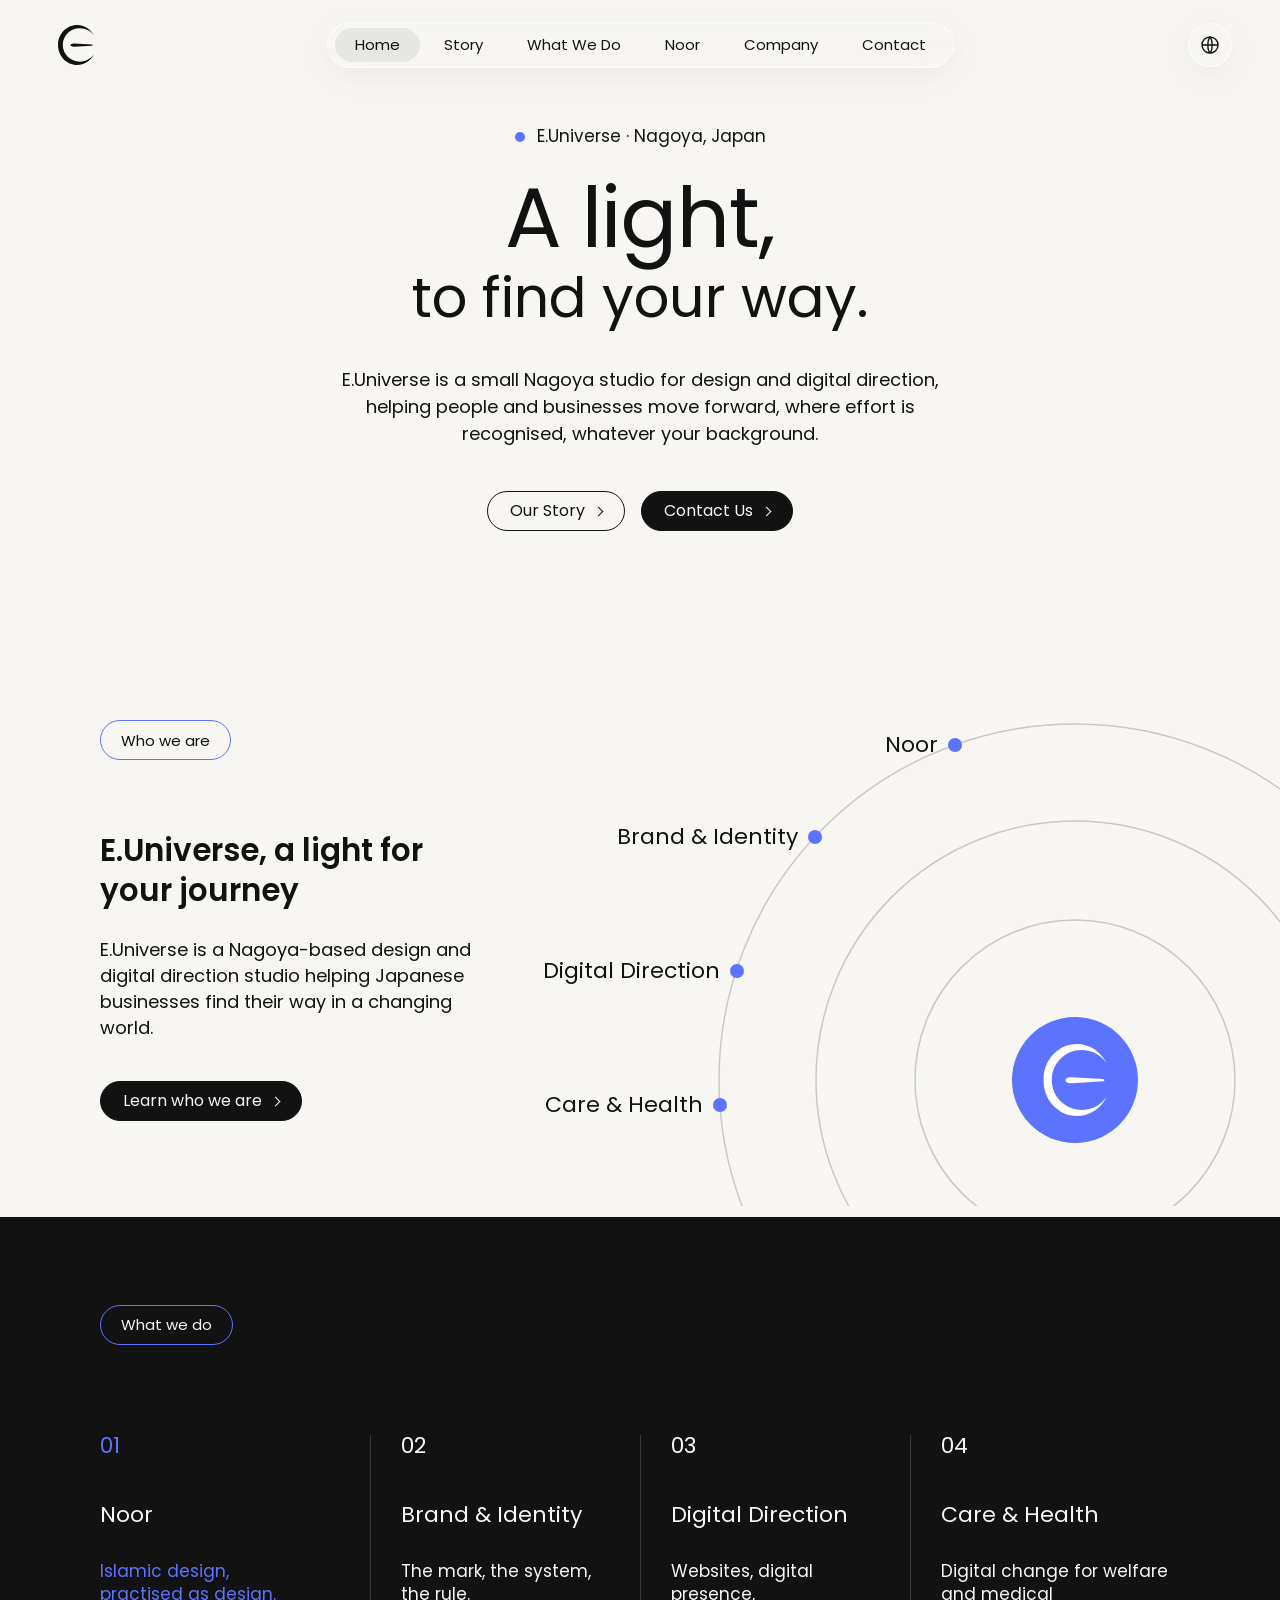
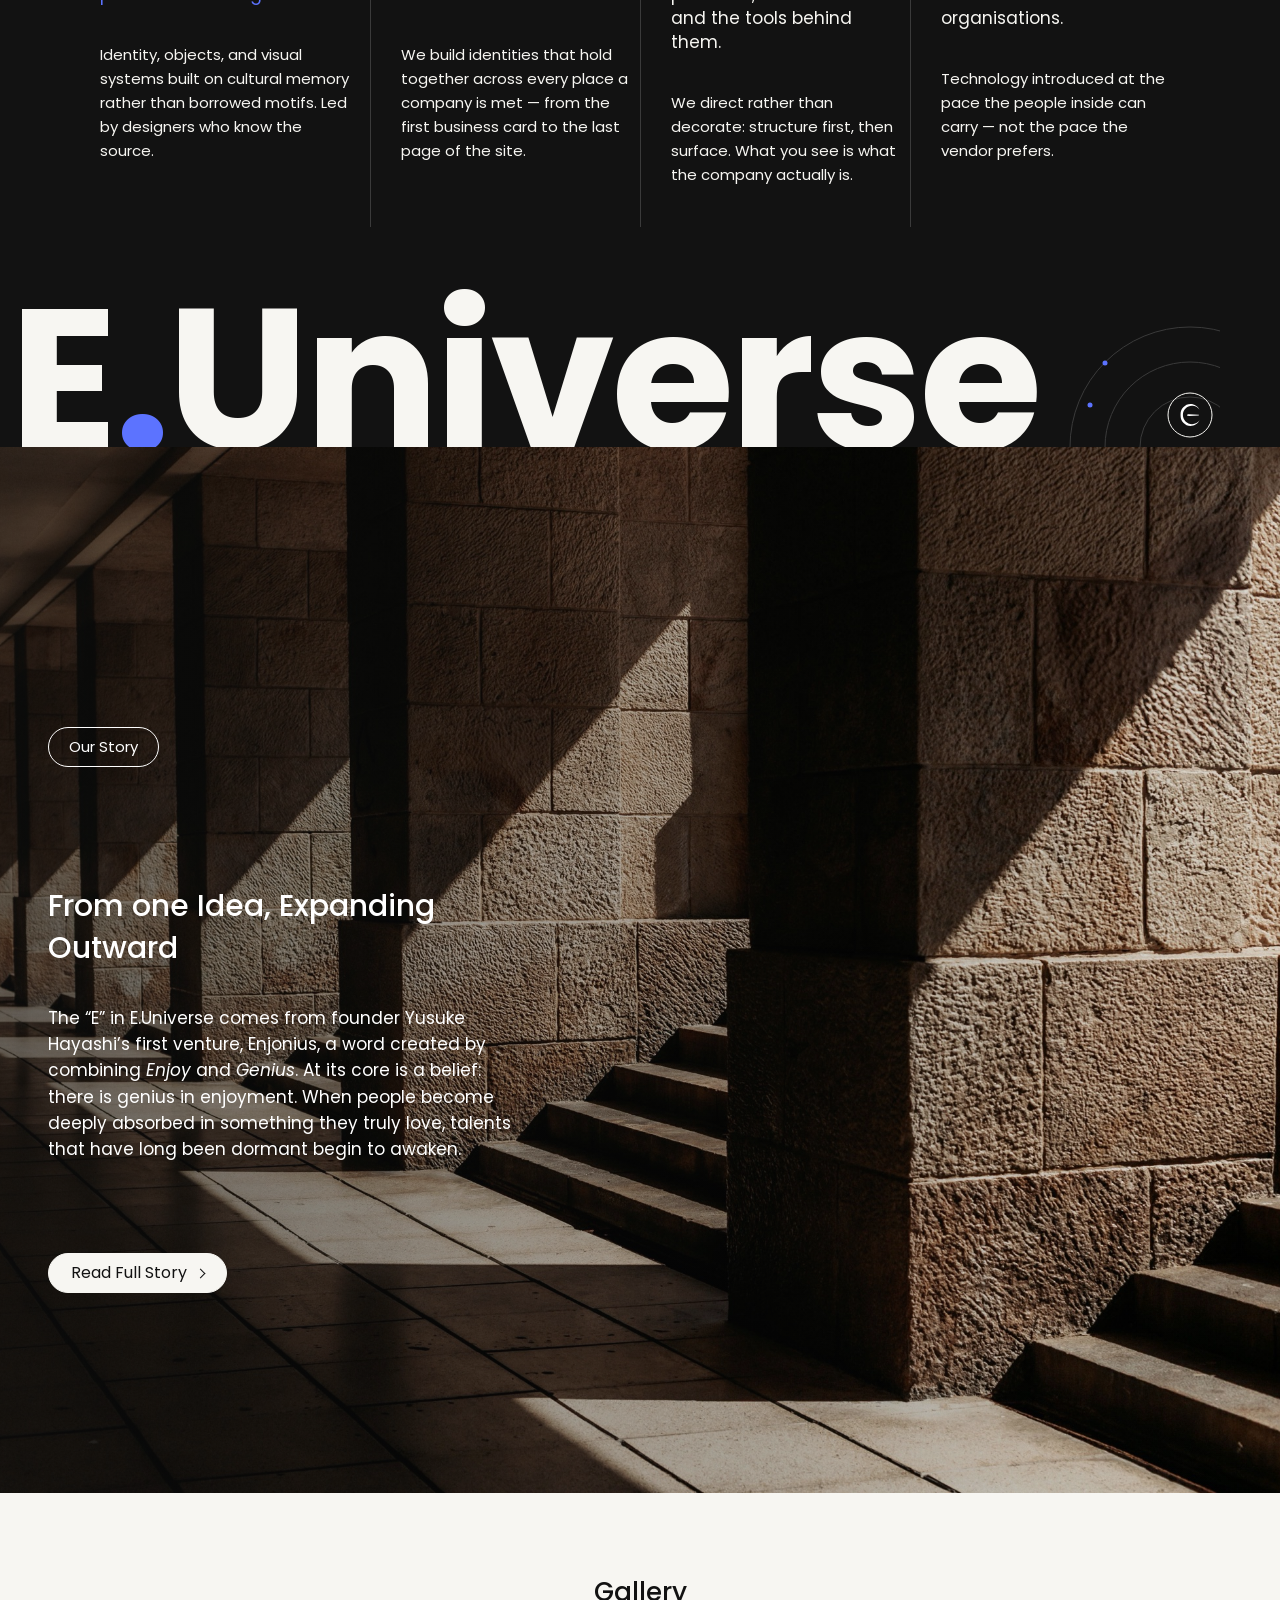
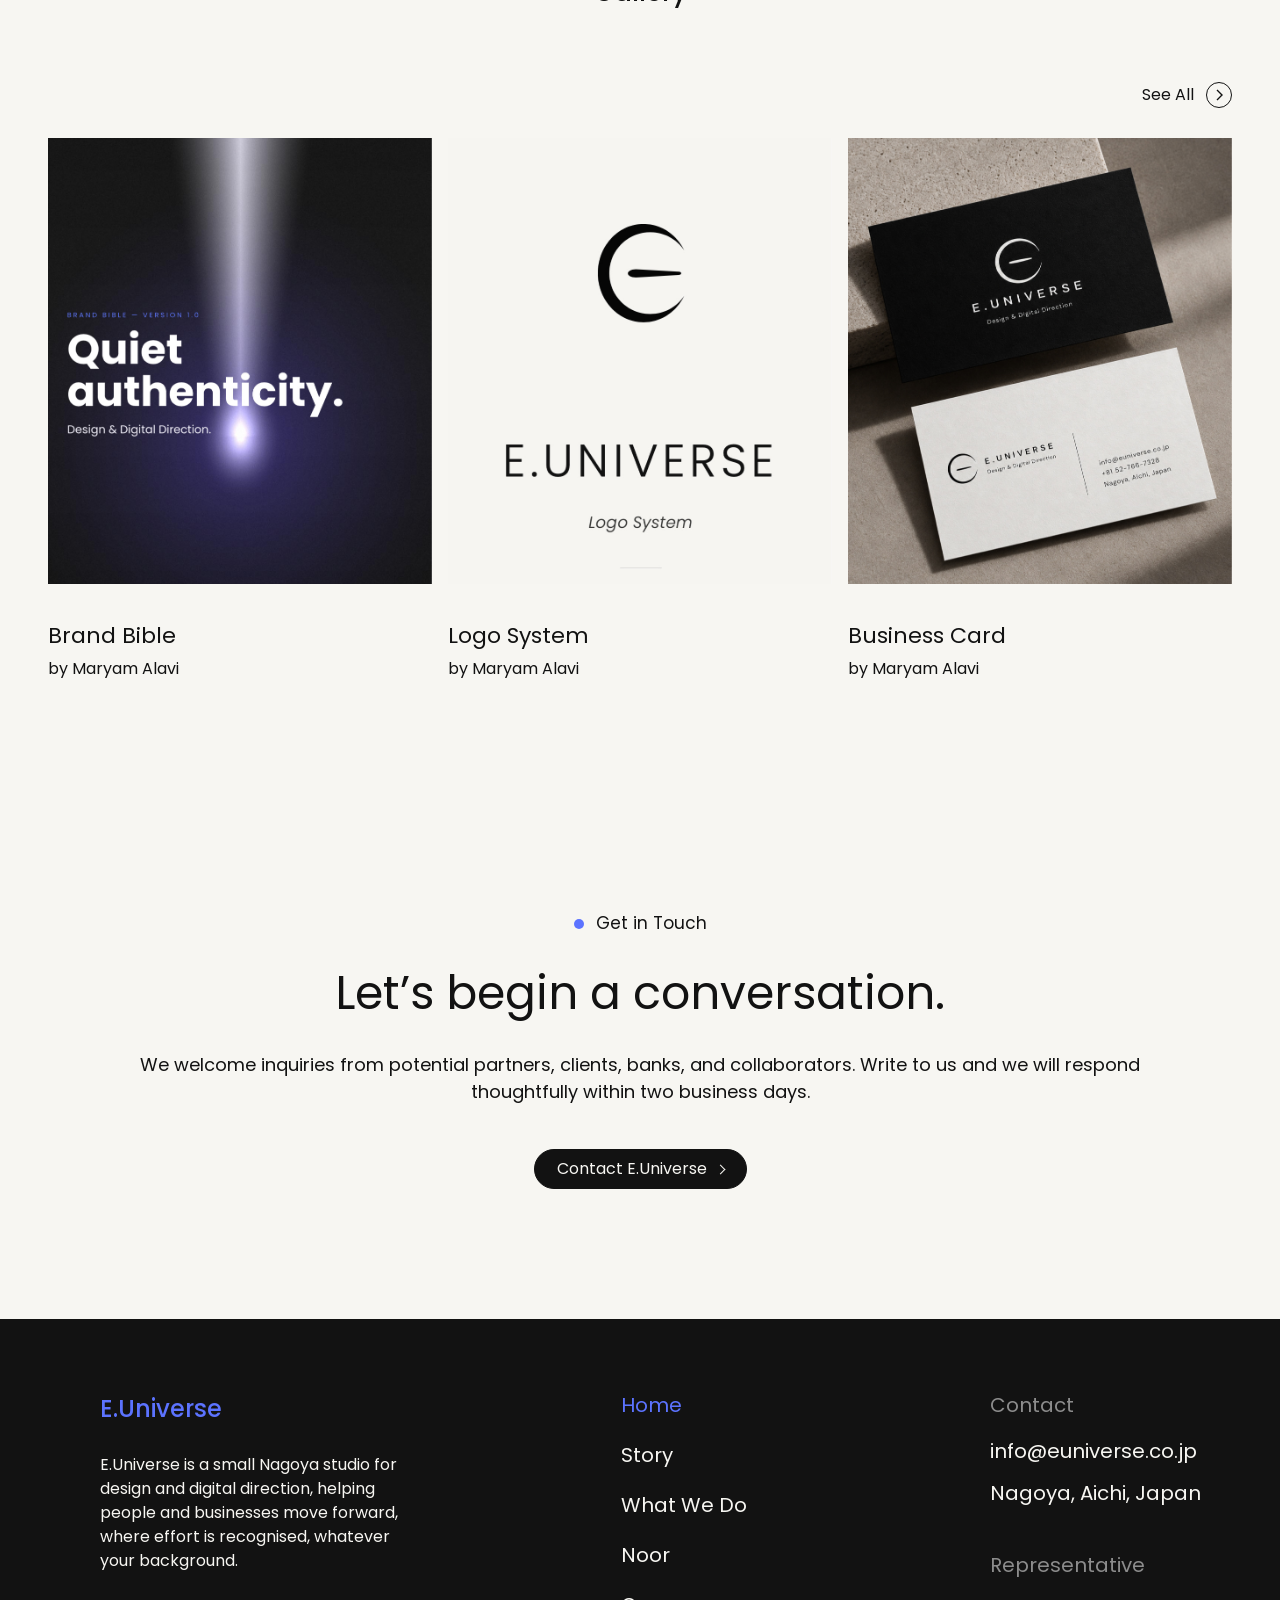
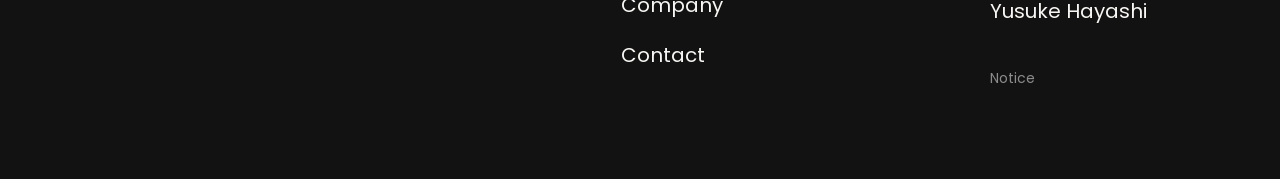
==== commit f09ebf8a: "Add Notice page (official information, EN + JA) with a small footer link Co-Authored-By: Claude Opus" ====
--- a/index.html
+++ b/index.html
@@ -212,6 +212,7 @@
     <p>Nagoya, Aichi, Japan</p>
     <p class="site-footer__heading">Representative</p>
     <p>Yusuke Hayashi</p>
+    <p class="site-footer__notice"><a href="notice.html">Notice</a></p>
   </div>
 </footer>
 
--- a/css/site.css
+++ b/css/site.css
@@ -737,3 +737,51 @@
   .light-card .l1 { font-size: 30px; }
   .light-card .l2 { font-size: 20px; }
 }
+
+/* 2026-09-21 mobile fixes after designer review (Home) */
+@media (max-width: 640px) {
+  /* Who we are: the orbit diagram fits the viewport; the blue circle is no longer cut */
+  .orbit { width: 100%; max-width: none; height: auto; margin: 10px 0 0; }
+  .orbit text { font-size: 30px; }
+  /* What we do: the giant wordmark scales with the screen and clears the symbol */
+  .services__mark .word { font-size: min(15vw, 66px); left: 0; }
+  .services__mark .mini-orbit { width: 72px; height: 43px; right: 6px; }
+}
+
+/* 2026-09-21 fixed header: once the page has scrolled, the symbol gets the same translucent disc as the icon buttons, so body text never runs under it */
+.site-header__logo { display: grid; place-items: center; width: 56px; height: 56px; border-radius: 50%; transition: background .25s ease, box-shadow .25s ease; }
+.site-header.is-scrolled .site-header__logo {
+  background: rgba(247,246,242,.72);
+  box-shadow: 0 8px 30px rgba(18,18,18,.06), inset 0 0 0 1px rgba(255,255,255,.6);
+  backdrop-filter: blur(14px); -webkit-backdrop-filter: blur(14px);
+}
+.site-header--light.is-scrolled .site-header__logo { background: rgba(255,255,255,.12); box-shadow: inset 0 0 0 1px rgba(255,255,255,.18); }
+@media (max-width: 640px) {
+  .site-header__logo { width: 44px; height: 44px; }
+}
+
+/* 2026-09-21 header discs: near-solid so scrolling text no longer shows through (symbol + icon buttons) */
+.site-header.is-scrolled .site-header__logo,
+.icon-btn { background: rgba(247,246,242,.94); }
+.site-header--light.is-scrolled .site-header__logo,
+.site-header--light .icon-btn { background: rgba(18,18,18,.55); }
+
+/* 2026-09-27 Notice page (notice.html) + small footer link */
+.notice { padding: 180px var(--gutter) 120px; }
+.notice__block { max-width: 800px; margin: 0 auto; }
+.notice__block + .notice__block { margin-top: 90px; padding-top: 80px; border-top: 1px solid var(--line-dark); }
+.notice__title { font-size: 30px; font-weight: 400; line-height: 1.35; }
+.notice__body { margin-top: 44px; }
+.notice__body p { font-size: 17px; line-height: 1.65; }
+.notice__body p + p { margin-top: 14px; }
+.notice__sign { margin-top: 44px; font-size: 17px; line-height: 1.65; }
+.site-footer__contact p.site-footer__notice { margin-top: 44px; font-size: 14px; }
+.site-footer__notice a { color: #8C8C8C; }
+.site-footer__notice a:hover, .site-footer__notice a[aria-current="page"] { color: var(--paper); }
+@media (max-width: 640px) {
+  .notice { padding: 130px var(--gutter) 80px; }
+  .notice__block + .notice__block { margin-top: 60px; padding-top: 56px; }
+  .notice__title { font-size: 24px; }
+  .notice__body { margin-top: 30px; }
+  .notice__body p, .notice__sign { font-size: 16.5px; }
+}
